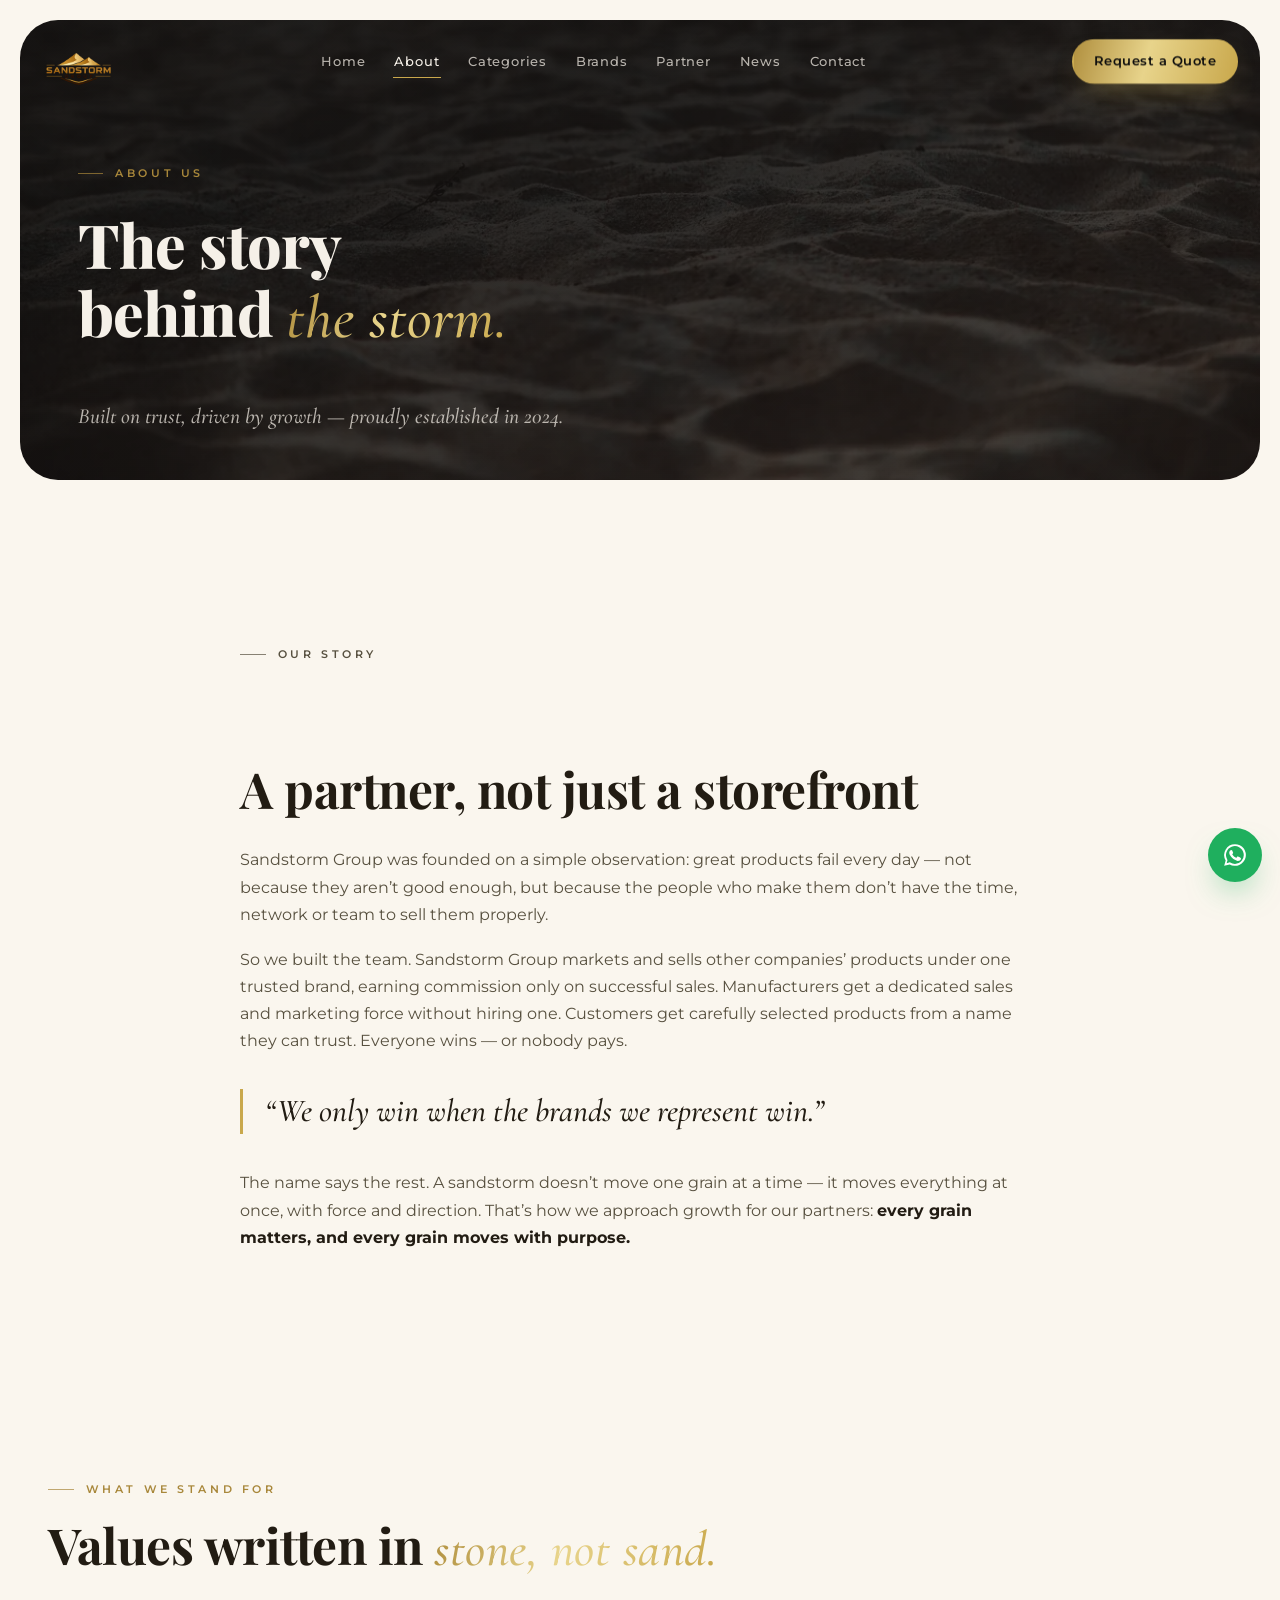
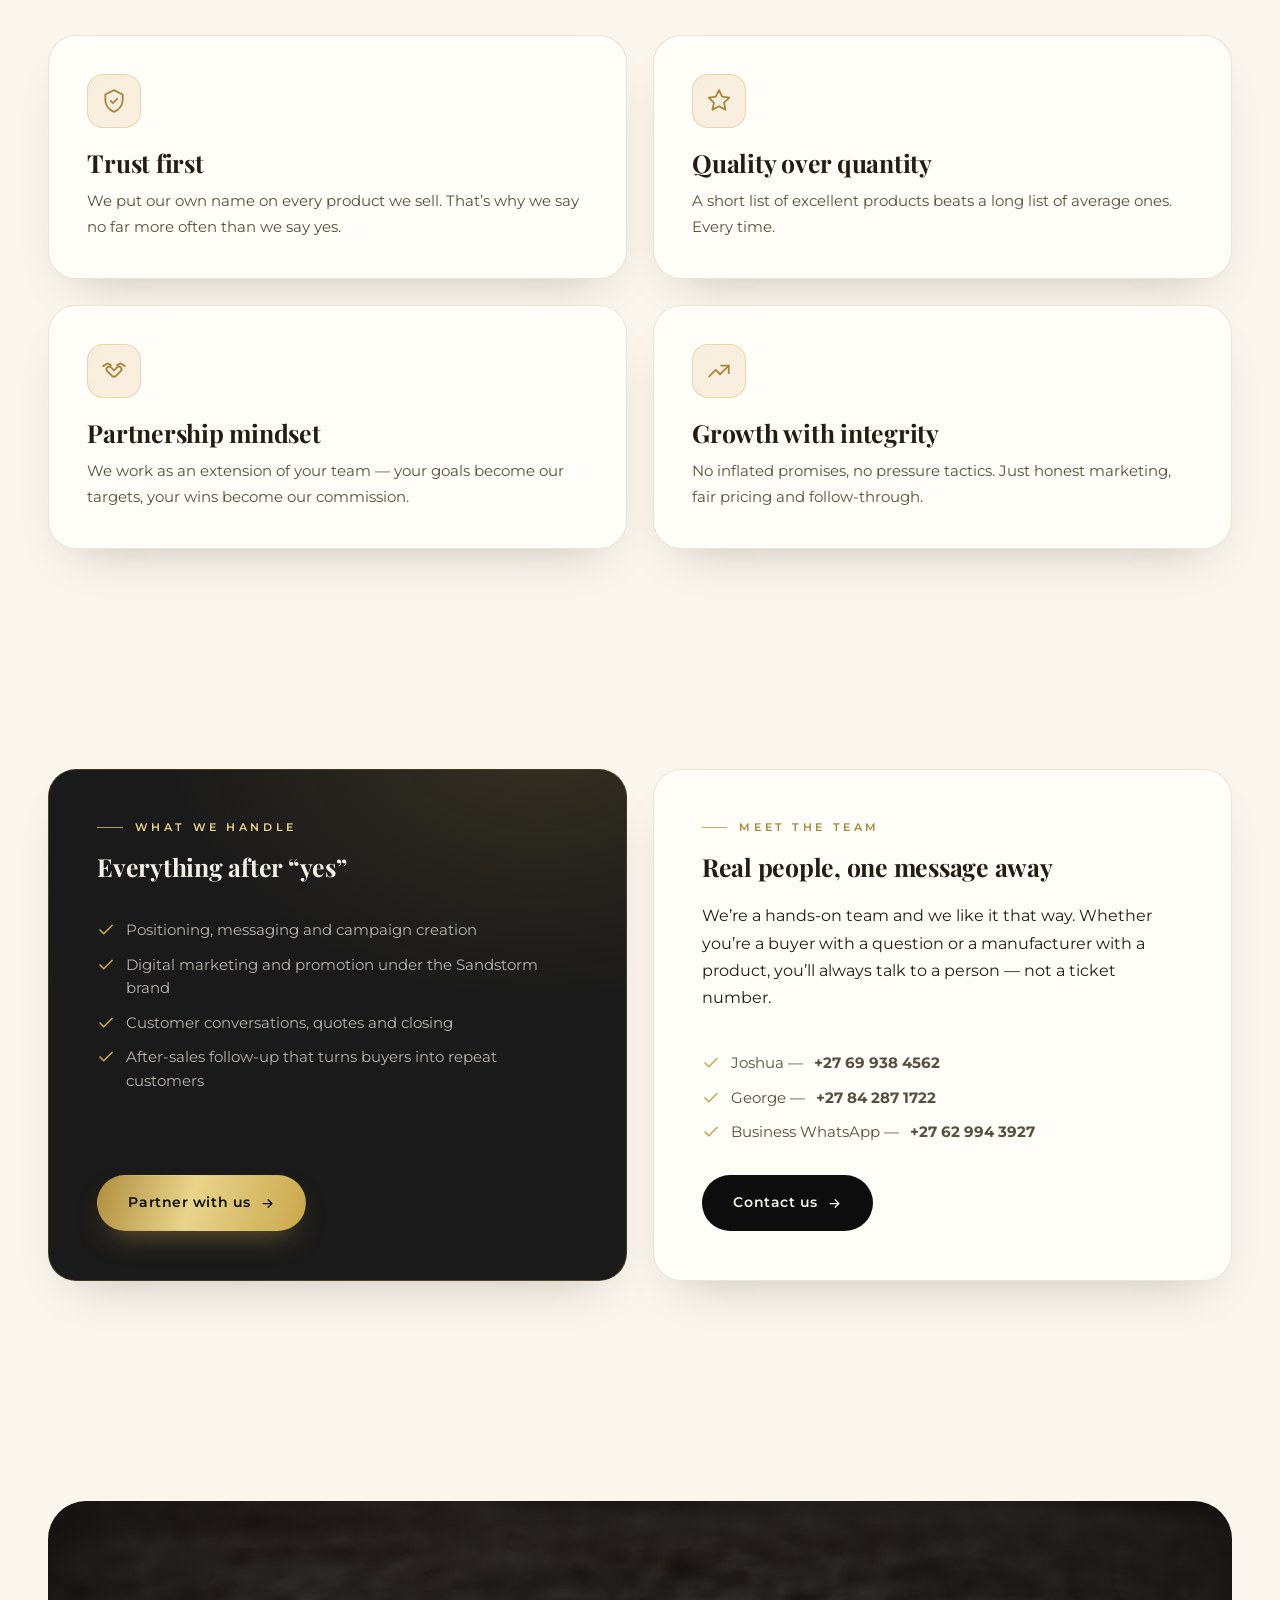
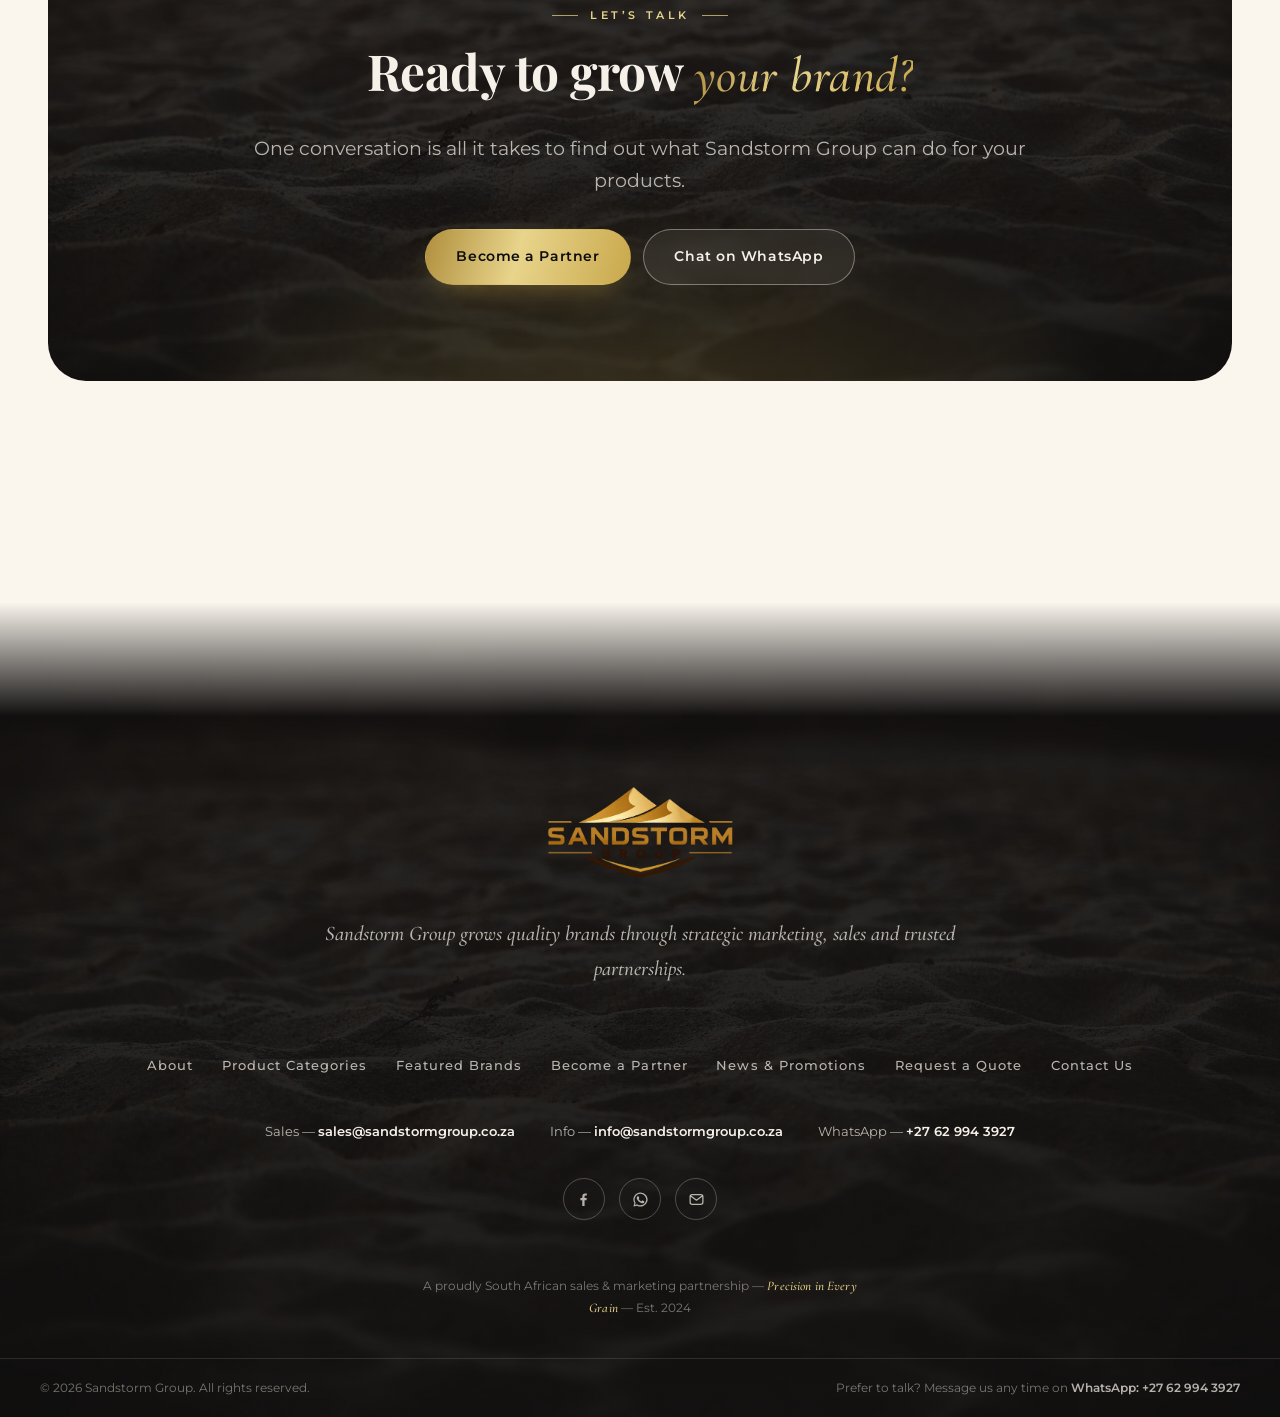
==== about.html @ 04a94b08 "Build Sandstorm Group website: 8-page premium marketing site - Mobile-first static site (HTML/CSS/va" ====
<!DOCTYPE html>
<html lang="en" class="no-js">
<head>
  <meta charset="UTF-8">
  <meta name="viewport" content="width=device-width, initial-scale=1">
  <title>About — Sandstorm Group</title>
  <meta name="description" content="The story behind Sandstorm Group: a strategic sales and marketing partner that grows quality brands through trusted, commission-based partnerships.">
  <meta property="og:title" content="About — Sandstorm Group">
  <meta property="og:description" content="The story behind Sandstorm Group: a strategic sales and marketing partner that grows quality brands through trusted, commission-based partnerships.">
  <meta property="og:image" content="assets/img/hero-poster.jpg">
  <meta property="og:type" content="website">
  <meta name="theme-color" content="#0D0D0D">
  <link rel="icon" type="image/png" sizes="32x32" href="assets/img/favicon-32.png">
  <link rel="apple-touch-icon" href="assets/img/favicon-180.png">
  <link rel="preload" href="assets/fonts/playfair-display-800.woff2" as="font" type="font/woff2" crossorigin>
  <link rel="preload" href="assets/fonts/montserrat-400.woff2" as="font" type="font/woff2" crossorigin>
  <link rel="stylesheet" href="assets/css/fonts.css">
  <link rel="stylesheet" href="assets/css/main.css">
</head>
<body>
  <a class="skip-link" href="#main">Skip to content</a>

  <div class="mobile-menu" id="mobile-menu" aria-hidden="true">
    <nav aria-label="Mobile">
      <a href="index.html"><span class="idx">01</span>Home</a>
      <a href="about.html" aria-current="page"><span class="idx">02</span>About</a>
      <a href="categories.html"><span class="idx">03</span>Product Categories</a>
      <a href="brands.html"><span class="idx">04</span>Featured Brands</a>
      <a href="partner.html"><span class="idx">05</span>Become a Partner</a>
      <a href="news.html"><span class="idx">06</span>News &amp; Promotions</a>
      <a href="contact.html"><span class="idx">07</span>Contact Us</a>
      <a href="quote.html"><span class="idx">08</span>Request a Quote</a>
    </nav>
    <div class="menu-foot">
      <a class="btn btn--gold btn--sm" href="quote.html">Request a Quote</a>
      <a class="btn btn--whatsapp btn--sm" href="https://wa.me/27629943927" target="_blank" rel="noopener"><svg viewBox="0 0 24 24" fill="currentColor" aria-hidden="true"><path d="M12 2a10 10 0 0 0-8.6 15.1L2 22l5.1-1.3A10 10 0 1 0 12 2Zm0 18.2c-1.6 0-3.1-.4-4.4-1.2l-.3-.2-3 .8.8-3-.2-.3A8.2 8.2 0 1 1 12 20.2Zm4.6-6.1c-.3-.1-1.5-.7-1.7-.8-.2-.1-.4-.1-.6.1-.2.3-.6.8-.8 1-.1.2-.3.2-.5.1a6.7 6.7 0 0 1-3.4-3c-.3-.4 0-.5.2-.7l.4-.5c.1-.2.1-.3 0-.5l-.8-1.9c-.2-.5-.4-.4-.6-.4h-.5c-.2 0-.5.1-.7.3-.2.3-.9.9-.9 2.2s.9 2.5 1.1 2.7c.1.2 1.9 2.9 4.6 4 .6.3 1.1.5 1.5.6.6.2 1.2.2 1.7.1.5-.1 1.5-.6 1.7-1.2.2-.6.2-1.1.2-1.2l-.4-.3Z"/></svg> WhatsApp Us</a>
    </div>
  </div>

  <div class="hero-frame">
    <header class="site-header">
      <a class="brand" href="index.html" aria-label="Sandstorm Group — home">
        <picture>
          <source srcset="assets/img/logo-sm.webp" type="image/webp">
          <img src="assets/img/logo-sm.png" alt="Sandstorm Group" width="200" height="168">
        </picture>
      </a>
      <nav class="nav-desktop" aria-label="Primary">
        <a href="index.html">Home</a>
        <a href="about.html" aria-current="page">About</a>
        <a href="categories.html">Categories</a>
        <a href="brands.html">Brands</a>
        <a href="partner.html">Partner</a>
        <a href="news.html">News</a>
        <a href="contact.html">Contact</a>
      </nav>
      <div class="header-actions">
        <a class="btn btn--gold btn--sm" href="quote.html">Request a Quote</a>
        <button class="menu-toggle" type="button" aria-label="Open menu" aria-expanded="false" aria-controls="mobile-menu">
          <span class="bars" aria-hidden="true"><span></span><span></span><span></span></span>
        </button>
      </div>
    </header>

    <section class="page-hero">
      <div class="hero-inner">
        <p class="eyebrow">About us</p>
        <h1>The story behind <span class="accent-italic text-gold">the storm.</span></h1>
        <p class="hero-sub">Built on trust, driven by growth — proudly established in 2024.</p>
      </div>
    </section>
  </div>

  <main id="main">

    <section class="section">
      <div class="container container--narrow prose">
        <p class="eyebrow" data-reveal>Our story</p>
        <h2 data-reveal>A partner, not just a storefront</h2>
        <div data-reveal>
          <p>Sandstorm Group was founded on a simple observation: great products fail every day — not because they aren&rsquo;t good enough, but because the people who make them don&rsquo;t have the time, network or team to sell them properly.</p>
          <p>So we built the team. Sandstorm Group markets and sells other companies&rsquo; products under one trusted brand, earning commission only on successful sales. Manufacturers get a dedicated sales and marketing force without hiring one. Customers get carefully selected products from a name they can trust. Everyone wins — or nobody pays.</p>
        </div>
        <blockquote class="pull-quote" data-reveal>&ldquo;We only win when the brands we represent win.&rdquo;</blockquote>
        <div data-reveal>
          <p>The name says the rest. A sandstorm doesn&rsquo;t move one grain at a time — it moves everything at once, with force and direction. That&rsquo;s how we approach growth for our partners: <strong>every grain matters, and every grain moves with purpose.</strong></p>
        </div>
      </div>
    </section>

    <section class="section--tight">
      <div class="container">
        <div class="section-head" data-reveal>
          <p class="eyebrow">What we stand for</p>
          <h2>Values written in <span class="accent-italic text-gold">stone, not sand.</span></h2>
        </div>
        <div class="grid-2" data-reveal-group>
          <article class="card">
            <div class="card-ico"><svg viewBox="0 0 24 24" fill="none" stroke="currentColor" stroke-width="1.7" stroke-linecap="round" stroke-linejoin="round" aria-hidden="true"><path d="M12 2 4 6v5c0 5 3.4 9.4 8 11 4.6-1.6 8-6 8-11V6l-8-4z"/><path d="m9 12 2 2 4-4"/></svg></div>
            <h3>Trust first</h3>
            <p>We put our own name on every product we sell. That&rsquo;s why we say no far more often than we say yes.</p>
          </article>
          <article class="card">
            <div class="card-ico"><svg viewBox="0 0 24 24" fill="none" stroke="currentColor" stroke-width="1.7" stroke-linecap="round" stroke-linejoin="round" aria-hidden="true"><path d="M12 2l2.9 6 6.6.9-4.8 4.6 1.2 6.5L12 16.9 6.1 20l1.2-6.5L2.5 8.9 9.1 8z"/></svg></div>
            <h3>Quality over quantity</h3>
            <p>A short list of excellent products beats a long list of average ones. Every time.</p>
          </article>
          <article class="card">
            <div class="card-ico"><svg viewBox="0 0 24 24" fill="none" stroke="currentColor" stroke-width="1.7" stroke-linecap="round" stroke-linejoin="round" aria-hidden="true"><path d="M12 11.5 9.2 8.7a2.4 2.4 0 0 0-3.4 3.4l4.5 4.5a2.4 2.4 0 0 0 3.4 0l4.5-4.5a2.4 2.4 0 1 0-3.4-3.4L12 11.5z"/><path d="M2 7.5 5.8 5l3.4 1.5M22 7.5 18.2 5l-3.4 1.5"/></svg></div>
            <h3>Partnership mindset</h3>
            <p>We work as an extension of your team — your goals become our targets, your wins become our commission.</p>
          </article>
          <article class="card">
            <div class="card-ico"><svg viewBox="0 0 24 24" fill="none" stroke="currentColor" stroke-width="1.7" stroke-linecap="round" stroke-linejoin="round" aria-hidden="true"><path d="M3 17l6-6 4 4 8-8"/><path d="M14 7h7v7"/></svg></div>
            <h3>Growth with integrity</h3>
            <p>No inflated promises, no pressure tactics. Just honest marketing, fair pricing and follow-through.</p>
          </article>
        </div>
      </div>
    </section>

    <section class="section">
      <div class="container">
        <div class="grid-2">
          <div class="split-card split-card--dark on-dark" data-reveal="left">
            <p class="eyebrow">What we handle</p>
            <h3>Everything after &ldquo;yes&rdquo;</h3>
            <ul>
              <li><svg viewBox="0 0 24 24" fill="none" stroke="currentColor" stroke-width="2.2" stroke-linecap="round" stroke-linejoin="round" aria-hidden="true"><path d="M20 6 9 17l-5-5"/></svg>Positioning, messaging and campaign creation</li>
              <li><svg viewBox="0 0 24 24" fill="none" stroke="currentColor" stroke-width="2.2" stroke-linecap="round" stroke-linejoin="round" aria-hidden="true"><path d="M20 6 9 17l-5-5"/></svg>Digital marketing and promotion under the Sandstorm brand</li>
              <li><svg viewBox="0 0 24 24" fill="none" stroke="currentColor" stroke-width="2.2" stroke-linecap="round" stroke-linejoin="round" aria-hidden="true"><path d="M20 6 9 17l-5-5"/></svg>Customer conversations, quotes and closing</li>
              <li><svg viewBox="0 0 24 24" fill="none" stroke="currentColor" stroke-width="2.2" stroke-linecap="round" stroke-linejoin="round" aria-hidden="true"><path d="M20 6 9 17l-5-5"/></svg>After-sales follow-up that turns buyers into repeat customers</li>
            </ul>
            <a class="btn btn--gold" href="partner.html">Partner with us <svg class="btn-arrow" viewBox="0 0 24 24" width="15" height="15" fill="none" stroke="currentColor" stroke-width="2" stroke-linecap="round" stroke-linejoin="round" aria-hidden="true"><path d="M5 12h14M13 6l6 6-6 6"/></svg></a>
          </div>
          <div class="split-card split-card--light" data-reveal="right">
            <p class="eyebrow">Meet the team</p>
            <h3>Real people, one message away</h3>
            <p>We&rsquo;re a hands-on team and we like it that way. Whether you&rsquo;re a buyer with a question or a manufacturer with a product, you&rsquo;ll always talk to a person — not a ticket number.</p>
            <ul>
              <li><svg viewBox="0 0 24 24" fill="none" stroke="currentColor" stroke-width="2.2" stroke-linecap="round" stroke-linejoin="round" aria-hidden="true"><path d="M20 6 9 17l-5-5"/></svg>Joshua — <a href="https://wa.me/27699384562" target="_blank" rel="noopener"><strong>+27 69 938 4562</strong></a></li>
              <li><svg viewBox="0 0 24 24" fill="none" stroke="currentColor" stroke-width="2.2" stroke-linecap="round" stroke-linejoin="round" aria-hidden="true"><path d="M20 6 9 17l-5-5"/></svg>George — <a href="https://wa.me/27842871722" target="_blank" rel="noopener"><strong>+27 84 287 1722</strong></a></li>
              <li><svg viewBox="0 0 24 24" fill="none" stroke="currentColor" stroke-width="2.2" stroke-linecap="round" stroke-linejoin="round" aria-hidden="true"><path d="M20 6 9 17l-5-5"/></svg>Business WhatsApp — <a href="https://wa.me/27629943927" target="_blank" rel="noopener"><strong>+27 62 994 3927</strong></a></li>
            </ul>
            <a class="btn btn--dark" href="contact.html">Contact us <svg class="btn-arrow" viewBox="0 0 24 24" width="15" height="15" fill="none" stroke="currentColor" stroke-width="2" stroke-linecap="round" stroke-linejoin="round" aria-hidden="true"><path d="M5 12h14M13 6l6 6-6 6"/></svg></a>
          </div>
        </div>
      </div>
    </section>

    <section class="section--tight">
      <div class="container">
        <div class="cta-band" data-reveal="scale">
          <p class="eyebrow eyebrow--center">Let&rsquo;s talk</p>
          <h2>Ready to grow <span class="accent-italic text-gold">your brand?</span></h2>
          <p class="lead">One conversation is all it takes to find out what Sandstorm Group can do for your products.</p>
          <div class="hero-ctas">
            <a class="btn btn--gold" href="partner.html">Become a Partner</a>
            <a class="btn btn--ghost-dark" href="https://wa.me/27629943927" target="_blank" rel="noopener">Chat on WhatsApp</a>
          </div>
        </div>
      </div>
    </section>
  </main>

  <footer class="site-footer">
    <div class="footer-brand" data-reveal>
      <picture>
        <source srcset="assets/img/logo.webp" type="image/webp">
        <img src="assets/img/logo.png" alt="Sandstorm Group" width="560" height="471" loading="lazy">
      </picture>
      <p class="footer-tag">Sandstorm Group grows quality brands through strategic marketing, sales and trusted partnerships.</p>
    </div>

    <nav class="footer-nav" aria-label="Footer">
      <a href="about.html">About</a>
      <a href="categories.html">Product Categories</a>
      <a href="brands.html">Featured Brands</a>
      <a href="partner.html">Become a Partner</a>
      <a href="news.html">News &amp; Promotions</a>
      <a href="quote.html">Request a Quote</a>
      <a href="contact.html">Contact Us</a>
    </nav>

    <div class="footer-contact">
      <span>Sales — <a href="mailto:sales@sandstormgroup.co.za">sales@sandstormgroup.co.za</a></span>
      <span>Info — <a href="mailto:info@sandstormgroup.co.za">info@sandstormgroup.co.za</a></span>
      <span>WhatsApp — <a href="https://wa.me/27629943927" target="_blank" rel="noopener">+27 62 994 3927</a></span>
    </div>

    <div class="footer-social">
      <a href="https://www.facebook.com/profile.php?id=61589488565900" target="_blank" rel="noopener" aria-label="Sandstorm Group on Facebook">
        <svg viewBox="0 0 24 24" fill="currentColor" aria-hidden="true"><path d="M13.5 21v-8h2.7l.4-3.1h-3.1V7.9c0-.9.3-1.5 1.6-1.5h1.6V3.6c-.3 0-1.3-.1-2.4-.1-2.4 0-4 1.4-4 4.1v2.3H7.6V13h2.7v8h3.2z"/></svg>
      </a>
      <a href="https://wa.me/27629943927" target="_blank" rel="noopener" aria-label="Chat with Sandstorm Group on WhatsApp"><svg viewBox="0 0 24 24" fill="currentColor" aria-hidden="true"><path d="M12 2a10 10 0 0 0-8.6 15.1L2 22l5.1-1.3A10 10 0 1 0 12 2Zm0 18.2c-1.6 0-3.1-.4-4.4-1.2l-.3-.2-3 .8.8-3-.2-.3A8.2 8.2 0 1 1 12 20.2Zm4.6-6.1c-.3-.1-1.5-.7-1.7-.8-.2-.1-.4-.1-.6.1-.2.3-.6.8-.8 1-.1.2-.3.2-.5.1a6.7 6.7 0 0 1-3.4-3c-.3-.4 0-.5.2-.7l.4-.5c.1-.2.1-.3 0-.5l-.8-1.9c-.2-.5-.4-.4-.6-.4h-.5c-.2 0-.5.1-.7.3-.2.3-.9.9-.9 2.2s.9 2.5 1.1 2.7c.1.2 1.9 2.9 4.6 4 .6.3 1.1.5 1.5.6.6.2 1.2.2 1.7.1.5-.1 1.5-.6 1.7-1.2.2-.6.2-1.1.2-1.2l-.4-.3Z"/></svg></a>
      <a href="mailto:sales@sandstormgroup.co.za" aria-label="Email Sandstorm Group">
        <svg viewBox="0 0 24 24" fill="none" stroke="currentColor" stroke-width="1.8" stroke-linecap="round" stroke-linejoin="round" aria-hidden="true"><rect x="3" y="5" width="18" height="14" rx="3"/><path d="m4 7 8 6 8-6"/></svg>
      </a>
    </div>

    <p class="footer-partnerline">A proudly South African sales &amp; marketing partnership — <span class="accent-italic">Precision in Every Grain</span> — Est. 2024</p>

    <div class="footer-bottom">
      <span>&copy; <span data-year>2026</span> Sandstorm Group. All rights reserved.</span>
      <span>Prefer to talk? Message us any time on <a href="https://wa.me/27629943927" target="_blank" rel="noopener">WhatsApp: +27 62 994 3927</a></span>
    </div>
  </footer>

  <a class="wa-float" href="https://wa.me/27629943927" target="_blank" rel="noopener" aria-label="Chat on WhatsApp"><svg viewBox="0 0 24 24" fill="currentColor" aria-hidden="true"><path d="M12 2a10 10 0 0 0-8.6 15.1L2 22l5.1-1.3A10 10 0 1 0 12 2Zm0 18.2c-1.6 0-3.1-.4-4.4-1.2l-.3-.2-3 .8.8-3-.2-.3A8.2 8.2 0 1 1 12 20.2Zm4.6-6.1c-.3-.1-1.5-.7-1.7-.8-.2-.1-.4-.1-.6.1-.2.3-.6.8-.8 1-.1.2-.3.2-.5.1a6.7 6.7 0 0 1-3.4-3c-.3-.4 0-.5.2-.7l.4-.5c.1-.2.1-.3 0-.5l-.8-1.9c-.2-.5-.4-.4-.6-.4h-.5c-.2 0-.5.1-.7.3-.2.3-.9.9-.9 2.2s.9 2.5 1.1 2.7c.1.2 1.9 2.9 4.6 4 .6.3 1.1.5 1.5.6.6.2 1.2.2 1.7.1.5-.1 1.5-.6 1.7-1.2.2-.6.2-1.1.2-1.2l-.4-.3Z"/></svg></a>

  <script src="assets/js/vendor/gsap.min.js"></script>
  <script src="assets/js/vendor/ScrollTrigger.min.js"></script>
  <script src="assets/js/main.js"></script>
</body>
</html>
---- assets/css/fonts.css ----
@font-face {
  font-family: 'Cormorant Garamond';
  font-style: italic;
  font-weight: 500;
  font-display: swap;
  src: url('../fonts/cormorant-garamond-500-italic.woff2') format('woff2');
  unicode-range: U+0000-00FF, U+0131, U+0152-0153, U+02BB-02BC, U+02C6, U+02DA, U+02DC, U+0304, U+0308, U+0329, U+2000-206F, U+20AC, U+2122, U+2191, U+2193, U+2212, U+2215, U+FEFF, U+FFFD;
}
@font-face {
  font-family: 'Cormorant Garamond';
  font-style: italic;
  font-weight: 600;
  font-display: swap;
  src: url('../fonts/cormorant-garamond-600-italic.woff2') format('woff2');
  unicode-range: U+0000-00FF, U+0131, U+0152-0153, U+02BB-02BC, U+02C6, U+02DA, U+02DC, U+0304, U+0308, U+0329, U+2000-206F, U+20AC, U+2122, U+2191, U+2193, U+2212, U+2215, U+FEFF, U+FFFD;
}
@font-face {
  font-family: 'Montserrat';
  font-style: normal;
  font-weight: 400;
  font-display: swap;
  src: url('../fonts/montserrat-400.woff2') format('woff2');
  unicode-range: U+0000-00FF, U+0131, U+0152-0153, U+02BB-02BC, U+02C6, U+02DA, U+02DC, U+0304, U+0308, U+0329, U+2000-206F, U+20AC, U+2122, U+2191, U+2193, U+2212, U+2215, U+FEFF, U+FFFD;
}
@font-face {
  font-family: 'Montserrat';
  font-style: normal;
  font-weight: 500;
  font-display: swap;
  src: url('../fonts/montserrat-500.woff2') format('woff2');
  unicode-range: U+0000-00FF, U+0131, U+0152-0153, U+02BB-02BC, U+02C6, U+02DA, U+02DC, U+0304, U+0308, U+0329, U+2000-206F, U+20AC, U+2122, U+2191, U+2193, U+2212, U+2215, U+FEFF, U+FFFD;
}
@font-face {
  font-family: 'Montserrat';
  font-style: normal;
  font-weight: 600;
  font-display: swap;
  src: url('../fonts/montserrat-600.woff2') format('woff2');
  unicode-range: U+0000-00FF, U+0131, U+0152-0153, U+02BB-02BC, U+02C6, U+02DA, U+02DC, U+0304, U+0308, U+0329, U+2000-206F, U+20AC, U+2122, U+2191, U+2193, U+2212, U+2215, U+FEFF, U+FFFD;
}
@font-face {
  font-family: 'Montserrat';
  font-style: normal;
  font-weight: 700;
  font-display: swap;
  src: url('../fonts/montserrat-700.woff2') format('woff2');
  unicode-range: U+0000-00FF, U+0131, U+0152-0153, U+02BB-02BC, U+02C6, U+02DA, U+02DC, U+0304, U+0308, U+0329, U+2000-206F, U+20AC, U+2122, U+2191, U+2193, U+2212, U+2215, U+FEFF, U+FFFD;
}
@font-face {
  font-family: 'Playfair Display';
  font-style: italic;
  font-weight: 700;
  font-display: swap;
  src: url('../fonts/playfair-display-700-italic.woff2') format('woff2');
  unicode-range: U+0000-00FF, U+0131, U+0152-0153, U+02BB-02BC, U+02C6, U+02DA, U+02DC, U+0304, U+0308, U+0329, U+2000-206F, U+20AC, U+2122, U+2191, U+2193, U+2212, U+2215, U+FEFF, U+FFFD;
}
@font-face {
  font-family: 'Playfair Display';
  font-style: normal;
  font-weight: 700;
  font-display: swap;
  src: url('../fonts/playfair-display-700.woff2') format('woff2');
  unicode-range: U+0000-00FF, U+0131, U+0152-0153, U+02BB-02BC, U+02C6, U+02DA, U+02DC, U+0304, U+0308, U+0329, U+2000-206F, U+20AC, U+2122, U+2191, U+2193, U+2212, U+2215, U+FEFF, U+FFFD;
}
@font-face {
  font-family: 'Playfair Display';
  font-style: normal;
  font-weight: 800;
  font-display: swap;
  src: url('../fonts/playfair-display-800.woff2') format('woff2');
  unicode-range: U+0000-00FF, U+0131, U+0152-0153, U+02BB-02BC, U+02C6, U+02DA, U+02DC, U+0304, U+0308, U+0329, U+2000-206F, U+20AC, U+2122, U+2191, U+2193, U+2212, U+2215, U+FEFF, U+FFFD;
}
---- assets/css/main.css ----
/* ============================================================
   SANDSTORM GROUP — main.css
   Precision in Every Grain
   ============================================================ */

/* ---------- Tokens ---------- */
:root {
  /* Brand palette */
  --gold: #C9A84C;
  --gold-light: #E8D48B;
  --gold-deep: #A8873A;
  --orange: #D4813A;
  --obsidian: #0D0D0D;
  --carbon: #1A1A1A;
  --sandstone: #F5F0E8;
  --dune: #8B7355;

  /* Derived */
  --paper: #FAF6EE;          /* page background, a touch lighter than sandstone */
  --card: #FFFDF8;
  --ink: #221C13;            /* warm near-black text on light */
  --ink-soft: #57503F;
  --muted: #7A6F5C;
  --line: rgba(139, 115, 85, 0.18);
  --line-strong: rgba(139, 115, 85, 0.32);
  --on-dark: #F5F0E8;
  --on-dark-soft: rgba(245, 240, 232, 0.72);
  --on-dark-faint: rgba(245, 240, 232, 0.45);

  --grad-gold: linear-gradient(105deg, #B08F3E 0%, #E8D48B 45%, #C9A84C 100%);
  --grad-ember: linear-gradient(105deg, #D4813A 0%, #E8A96B 50%, #C9A84C 100%);

  /* Type */
  --font-display: "Playfair Display", "Georgia", serif;
  --font-body: "Montserrat", "Helvetica Neue", Arial, sans-serif;
  --font-accent: "Cormorant Garamond", "Georgia", serif;

  /* Shape */
  --r-sm: 12px;
  --r-md: 20px;
  --r-lg: 28px;
  --r-hero: clamp(20px, 3vw, 38px);
  --r-pill: 999px;

  --shadow-card: 0 24px 48px -28px rgba(34, 28, 19, 0.28);
  --shadow-card-hover: 0 34px 64px -30px rgba(34, 28, 19, 0.38);
  --shadow-header: 0 16px 40px -20px rgba(13, 13, 13, 0.35);

  /* Rhythm */
  --space-section: clamp(4.5rem, 11vw, 8.5rem);
  --gutter: clamp(1.25rem, 4vw, 2.5rem);
  --frame: clamp(0.5rem, 1.6vw, 1.25rem); /* inset around hero card */
  --container: 74rem;

  --ease-out: cubic-bezier(0.22, 1, 0.36, 1);
  --dur: 0.55s;
}

/* ---------- Reset / base ---------- */
*, *::before, *::after { box-sizing: border-box; }

html {
  -webkit-text-size-adjust: 100%;
  scroll-behavior: smooth;
}

body {
  margin: 0;
  font-family: var(--font-body);
  font-size: 1rem;
  line-height: 1.7;
  color: var(--ink);
  background-color: var(--paper);
  -webkit-font-smoothing: antialiased;
  overflow-x: clip;
}

body.menu-open { overflow: hidden; }

img, video, svg { max-width: 100%; display: block; }

h1, h2, h3, h4 {
  font-family: var(--font-display);
  font-weight: 700;
  line-height: 1.12;
  margin: 0 0 0.6em;
  text-wrap: balance;
  letter-spacing: -0.01em;
}

h1 { font-size: clamp(2.4rem, 7.2vw, 4.6rem); font-weight: 800; }
h2 { font-size: clamp(1.9rem, 4.6vw, 3.1rem); }
h3 { font-size: clamp(1.25rem, 2.6vw, 1.55rem); }

p { margin: 0 0 1.1em; }
p:last-child { margin-bottom: 0; }

a { color: inherit; text-decoration: none; }

:focus-visible {
  outline: 2px solid var(--gold);
  outline-offset: 3px;
  border-radius: 4px;
}

::selection { background: rgba(201, 168, 76, 0.35); }

.skip-link {
  position: fixed;
  top: -100%;
  left: 1rem;
  z-index: 200;
  padding: 0.7rem 1.2rem;
  background: var(--obsidian);
  color: var(--on-dark);
  border-radius: var(--r-pill);
  font-size: 0.85rem;
  transition: top 0.2s var(--ease-out);
}
.skip-link:focus { top: 1rem; }

/* ---------- Utilities ---------- */
.container {
  width: min(var(--container), 100% - var(--gutter) * 2);
  margin-inline: auto;
}

.container--narrow { max-width: 50rem; }

.eyebrow {
  display: inline-flex;
  align-items: center;
  gap: 0.75rem;
  font-size: 0.7rem;
  font-weight: 600;
  letter-spacing: 0.32em;
  text-transform: uppercase;
  color: var(--gold-deep);
  margin-bottom: 1.1rem;
}
.eyebrow::before {
  content: "";
  width: 1.6rem;
  height: 1px;
  background: currentColor;
  opacity: 0.7;
}
.eyebrow--center { justify-content: center; }
.eyebrow--center::after {
  content: "";
  width: 1.6rem;
  height: 1px;
  background: currentColor;
  opacity: 0.7;
}
.on-dark .eyebrow { color: var(--gold-light); }

.accent-italic {
  font-family: var(--font-accent);
  font-style: italic;
  font-weight: 500;
  letter-spacing: 0.01em;
}

.text-gold {
  background: var(--grad-gold);
  -webkit-background-clip: text;
  background-clip: text;
  color: transparent;
}

.lead {
  font-size: clamp(1.02rem, 1.7vw, 1.18rem);
  color: var(--ink-soft);
  max-width: 42em;
}
.on-dark .lead { color: var(--on-dark-soft); }

.section { padding-block: var(--space-section); }
.section--tight { padding-block: calc(var(--space-section) * 0.62); }

.section-head { max-width: 46rem; margin-bottom: clamp(2.2rem, 5vw, 3.6rem); }
.section-head--center { margin-inline: auto; text-align: center; }

.on-dark { color: var(--on-dark); }

/* ---------- Buttons ---------- */
.btn {
  position: relative;
  display: inline-flex;
  align-items: center;
  justify-content: center;
  gap: 0.55rem;
  padding: 0.95rem 1.9rem;
  border-radius: var(--r-pill);
  border: 1px solid transparent;
  font-family: var(--font-body);
  font-size: 0.88rem;
  font-weight: 600;
  letter-spacing: 0.04em;
  cursor: pointer;
  overflow: hidden;
  transition: transform 0.35s var(--ease-out), box-shadow 0.35s var(--ease-out),
              background-color 0.35s var(--ease-out), border-color 0.35s var(--ease-out),
              color 0.35s var(--ease-out);
  will-change: transform;
}
.btn:hover { transform: translateY(-2px); }
.btn:active { transform: translateY(0); }

.btn .btn-arrow { transition: transform 0.35s var(--ease-out); }
.btn:hover .btn-arrow { transform: translateX(4px); }

.btn--gold {
  background: var(--grad-gold);
  color: var(--obsidian);
  box-shadow: 0 14px 30px -14px rgba(201, 168, 76, 0.55);
}
.btn--gold:hover { box-shadow: 0 20px 40px -16px rgba(201, 168, 76, 0.7); }

/* shimmer sweep */
.btn--gold::after {
  content: "";
  position: absolute;
  inset: 0;
  background: linear-gradient(115deg, transparent 30%, rgba(255, 255, 255, 0.55) 50%, transparent 70%);
  transform: translateX(-120%);
  transition: transform 0.8s var(--ease-out);
  pointer-events: none;
}
.btn--gold:hover::after { transform: translateX(120%); }

.btn--ghost-dark {
  border-color: rgba(245, 240, 232, 0.4);
  color: var(--on-dark);
  background: rgba(245, 240, 232, 0.06);
  backdrop-filter: blur(8px);
  -webkit-backdrop-filter: blur(8px);
}
.btn--ghost-dark:hover { border-color: rgba(245, 240, 232, 0.85); background: rgba(245, 240, 232, 0.12); }

.btn--ghost-light {
  border-color: var(--line-strong);
  color: var(--ink);
  background: transparent;
}
.btn--ghost-light:hover { border-color: var(--ink); }

.btn--dark {
  background: var(--obsidian);
  color: var(--on-dark);
}
.btn--dark:hover { background: var(--carbon); }

.btn--whatsapp {
  background: #103928;
  color: #D8F5E4;
  border-color: rgba(216, 245, 228, 0.15);
}
.btn--whatsapp:hover { background: #14472F; }

.btn--sm { padding: 0.65rem 1.3rem; font-size: 0.8rem; }

.link-more {
  display: inline-flex;
  align-items: center;
  gap: 0.5rem;
  font-weight: 600;
  font-size: 0.88rem;
  letter-spacing: 0.05em;
  color: var(--gold-deep);
  border-bottom: 1px solid transparent;
  transition: gap 0.3s var(--ease-out), color 0.3s var(--ease-out);
}
.link-more:hover { gap: 0.85rem; color: var(--ink); }
.on-dark .link-more { color: var(--gold-light); }
.on-dark .link-more:hover { color: var(--on-dark); }

/* ---------- Header ---------- */
.site-header {
  position: absolute;
  top: 0;
  left: 0;
  right: 0;
  z-index: 60;
  padding: clamp(1rem, 2.6vw, 1.9rem) clamp(1.1rem, 3.4vw, 2.6rem);
  display: flex;
  align-items: center;
  justify-content: space-between;
  gap: 1rem;
  color: var(--on-dark);
}

.brand {
  display: inline-flex;
  align-items: center;
  gap: 0.7rem;
  min-width: 0;
}
.brand img { height: clamp(44px, 6vw, 62px); width: auto; }

.nav-desktop {
  display: none;
  align-items: center;
  gap: clamp(1.1rem, 2vw, 1.9rem);
}
.nav-desktop a {
  font-size: 0.82rem;
  font-weight: 500;
  letter-spacing: 0.06em;
  color: var(--on-dark-soft);
  padding: 0.35rem 0.1rem;
  position: relative;
  transition: color 0.3s var(--ease-out);
}
.nav-desktop a::after {
  content: "";
  position: absolute;
  left: 0;
  right: 100%;
  bottom: 0;
  height: 1px;
  background: var(--gold);
  transition: right 0.35s var(--ease-out);
}
.nav-desktop a:hover, .nav-desktop a[aria-current="page"] { color: var(--on-dark); }
.nav-desktop a:hover::after, .nav-desktop a[aria-current="page"]::after { right: 0; }

.header-actions { display: flex; align-items: center; gap: 0.8rem; }
.header-actions .btn--sm { display: none; }

/* fixed state — appears after scrolling past hero */
.site-header.is-fixed {
  position: fixed;
  top: 0.6rem;
  left: 50%;
  right: auto;
  transform: translate(-50%, -130%);
  width: min(var(--container), 100% - 1.2rem);
  padding: 0.55rem 0.9rem 0.55rem 1.1rem;
  border-radius: var(--r-pill);
  background: rgba(13, 13, 13, 0.92);
  border: 1px solid rgba(245, 240, 232, 0.1);
  box-shadow: var(--shadow-header);
  transition: transform 0.5s var(--ease-out);
}
.site-header.is-fixed.is-shown { transform: translate(-50%, 0); }
.site-header.is-fixed .brand img { height: 40px; }
.site-header.is-fixed .header-actions .btn--sm { box-shadow: none; }

.menu-toggle {
  appearance: none;
  border: 1px solid rgba(245, 240, 232, 0.35);
  background: rgba(13, 13, 13, 0.25);
  backdrop-filter: blur(8px);
  -webkit-backdrop-filter: blur(8px);
  color: var(--on-dark);
  width: 46px;
  height: 46px;
  border-radius: 50%;
  display: grid;
  place-items: center;
  cursor: pointer;
  transition: border-color 0.3s var(--ease-out), background-color 0.3s var(--ease-out);
}
.menu-toggle:hover { border-color: var(--gold); }
.menu-toggle .bars {
  position: relative;
  width: 18px;
  height: 12px;
}
.menu-toggle .bars span {
  position: absolute;
  left: 0;
  width: 100%;
  height: 1.6px;
  background: currentColor;
  border-radius: 2px;
  transition: transform 0.4s var(--ease-out), top 0.4s var(--ease-out), opacity 0.3s;
}
.menu-toggle .bars span:nth-child(1) { top: 0; }
.menu-toggle .bars span:nth-child(2) { top: 5.2px; }
.menu-toggle .bars span:nth-child(3) { top: 10.4px; }

body.menu-open .menu-toggle .bars span:nth-child(1) { top: 5.2px; transform: rotate(45deg); }
body.menu-open .menu-toggle .bars span:nth-child(2) { opacity: 0; }
body.menu-open .menu-toggle .bars span:nth-child(3) { top: 5.2px; transform: rotate(-45deg); }

@media (min-width: 62rem) {
  .nav-desktop { display: flex; }
  .header-actions .btn--sm { display: inline-flex; }
  .menu-toggle { display: none; }
}

/* ---------- Mobile menu overlay ---------- */
.mobile-menu {
  position: fixed;
  inset: 0;
  z-index: 55;
  background:
    linear-gradient(rgba(13, 13, 13, 0.92), rgba(13, 13, 13, 0.96)),
    url("../img/sand-720.webp") center / cover no-repeat;
  color: var(--on-dark);
  display: flex;
  flex-direction: column;
  justify-content: center;
  padding: clamp(5.5rem, 14vh, 8rem) var(--gutter) 2.5rem;
  opacity: 0;
  visibility: hidden;
  transition: opacity 0.45s var(--ease-out), visibility 0s linear 0.45s;
}
body.menu-open .mobile-menu {
  opacity: 1;
  visibility: visible;
  transition: opacity 0.45s var(--ease-out);
}

.mobile-menu nav { display: grid; gap: 0.15rem; }
.mobile-menu nav a {
  font-family: var(--font-display);
  font-size: clamp(1.7rem, 6.5vw, 2.4rem);
  padding: 0.32em 0;
  display: flex;
  align-items: baseline;
  gap: 0.8rem;
  border-bottom: 1px solid rgba(245, 240, 232, 0.09);
  opacity: 0;
  transform: translateY(22px);
  transition: opacity 0.5s var(--ease-out), transform 0.5s var(--ease-out), color 0.3s;
}
.mobile-menu nav a .idx {
  font-family: var(--font-body);
  font-size: 0.65rem;
  letter-spacing: 0.2em;
  color: var(--gold);
}
.mobile-menu nav a:hover, .mobile-menu nav a[aria-current="page"] { color: var(--gold-light); }

body.menu-open .mobile-menu nav a { opacity: 1; transform: translateY(0); }
body.menu-open .mobile-menu nav a:nth-child(1) { transition-delay: 0.08s; }
body.menu-open .mobile-menu nav a:nth-child(2) { transition-delay: 0.13s; }
body.menu-open .mobile-menu nav a:nth-child(3) { transition-delay: 0.18s; }
body.menu-open .mobile-menu nav a:nth-child(4) { transition-delay: 0.23s; }
body.menu-open .mobile-menu nav a:nth-child(5) { transition-delay: 0.28s; }
body.menu-open .mobile-menu nav a:nth-child(6) { transition-delay: 0.33s; }
body.menu-open .mobile-menu nav a:nth-child(7) { transition-delay: 0.38s; }
body.menu-open .mobile-menu nav a:nth-child(8) { transition-delay: 0.43s; }

.mobile-menu .menu-foot {
  margin-top: 2.2rem;
  display: flex;
  flex-wrap: wrap;
  gap: 0.8rem;
  opacity: 0;
  transform: translateY(18px);
  transition: opacity 0.5s var(--ease-out) 0.5s, transform 0.5s var(--ease-out) 0.5s;
}
body.menu-open .mobile-menu .menu-foot { opacity: 1; transform: translateY(0); }

/* ---------- Hero ---------- */
.hero-frame { padding: var(--frame); }

.hero {
  position: relative;
  min-height: min(46rem, calc(100svh - var(--frame) * 2));
  border-radius: var(--r-hero);
  overflow: hidden;
  background: var(--obsidian);
  display: flex;
  align-items: flex-end;
  isolation: isolate;
}

.hero-media, .hero-media video, .hero-media img {
  position: absolute;
  inset: 0;
  width: 100%;
  height: 100%;
  object-fit: cover;
  z-index: -2;
}
.hero-media video { opacity: 0; transition: opacity 1.2s ease 0.15s; }
.hero-media video.is-ready { opacity: 1; }

.hero::after {
  content: "";
  position: absolute;
  inset: 0;
  z-index: -1;
  background:
    linear-gradient(180deg, rgba(13, 13, 13, 0.55) 0%, rgba(13, 13, 13, 0.15) 34%, rgba(13, 13, 13, 0.72) 100%),
    radial-gradient(120% 90% at 50% 110%, rgba(212, 129, 58, 0.16), transparent 55%);
}

.hero-inner {
  position: relative;
  width: 100%;
  padding: clamp(6.5rem, 16vh, 9rem) clamp(1.4rem, 4.5vw, 4rem) clamp(2.6rem, 6vh, 4rem);
  color: var(--on-dark);
  display: grid;
  gap: 1.4rem;
  text-align: center;
  justify-items: center;
}

.hero-eyebrow {
  display: inline-flex;
  align-items: center;
  gap: 0.9rem;
  font-size: 0.68rem;
  font-weight: 600;
  letter-spacing: 0.34em;
  text-transform: uppercase;
  color: var(--gold-light);
}
.hero-eyebrow::before, .hero-eyebrow::after {
  content: "◆";
  font-size: 0.45rem;
  color: var(--gold);
}

.hero h1 { margin-bottom: 0; }
.hero h1 .line { display: block; overflow: hidden; }
.hero h1 .line > span { display: block; }

.hero-sub {
  font-family: var(--font-accent);
  font-style: italic;
  font-size: clamp(1.2rem, 2.6vw, 1.55rem);
  color: var(--on-dark-soft);
  max-width: 34em;
  margin: 0;
}

.hero-ctas {
  display: flex;
  flex-wrap: wrap;
  gap: 0.8rem;
  justify-content: center;
  margin-top: 0.4rem;
}

/* floating glass chips */
.hero-chip {
  position: absolute;
  z-index: 2;
  display: flex;
  align-items: center;
  gap: 0.9rem;
  padding: 0.9rem 1.1rem;
  border-radius: 18px;
  background: rgba(20, 18, 14, 0.42);
  border: 1px solid rgba(245, 240, 232, 0.14);
  backdrop-filter: blur(14px) saturate(1.2);
  -webkit-backdrop-filter: blur(14px) saturate(1.2);
  color: var(--on-dark);
  box-shadow: 0 18px 38px -20px rgba(0, 0, 0, 0.6);
}
.hero-chip .chip-label {
  font-size: 0.62rem;
  letter-spacing: 0.18em;
  text-transform: uppercase;
  color: var(--on-dark-faint);
  display: block;
}
.hero-chip .chip-value {
  font-family: var(--font-display);
  font-size: 1.05rem;
  font-weight: 700;
  line-height: 1.25;
}
.hero-chip .chip-ico {
  flex: none;
  width: 34px;
  height: 34px;
  border-radius: 50%;
  display: grid;
  place-items: center;
  background: var(--grad-gold);
  color: var(--obsidian);
}
.hero-chip--left { left: clamp(1.2rem, 5vw, 4.5rem); top: 56%; display: none; }
.hero-chip--right { right: clamp(1.2rem, 5vw, 4.5rem); top: 38%; display: none; }

@media (min-width: 62rem) {
  .hero { align-items: center; }
  .hero-chip--left, .hero-chip--right { display: flex; }
  .hero-inner { padding-bottom: clamp(6rem, 14vh, 8.5rem); }
}

.scroll-cue {
  position: absolute;
  left: 50%;
  bottom: 1.1rem;
  transform: translateX(-50%);
  z-index: 2;
  color: var(--on-dark-faint);
  font-size: 0.6rem;
  letter-spacing: 0.3em;
  text-transform: uppercase;
  display: none;
  flex-direction: column;
  align-items: center;
  gap: 0.5rem;
}
.scroll-cue::after {
  content: "";
  width: 1px;
  height: 34px;
  background: linear-gradient(var(--gold), transparent);
  animation: cue-drop 2.2s var(--ease-out) infinite;
}
@keyframes cue-drop {
  0% { transform: scaleY(0); transform-origin: top; }
  45% { transform: scaleY(1); transform-origin: top; }
  55% { transform: scaleY(1); transform-origin: bottom; }
  100% { transform: scaleY(0); transform-origin: bottom; }
}
@media (min-width: 62rem) { .scroll-cue { display: flex; } }

/* ---------- Page hero (inner pages) ---------- */
.page-hero {
  position: relative;
  border-radius: var(--r-hero);
  overflow: hidden;
  background:
    linear-gradient(160deg, rgba(13, 13, 13, 0.88) 30%, rgba(13, 13, 13, 0.62)),
    url("../img/sand-1200.webp") center 65% / cover no-repeat;
  color: var(--on-dark);
  display: flex;
  align-items: flex-end;
  min-height: clamp(20rem, 46vh, 27rem);
}
.page-hero .hero-inner {
  text-align: left;
  justify-items: start;
  gap: 0.6rem;
  padding: clamp(7rem, 18vh, 9rem) clamp(1.4rem, 4.5vw, 4rem) clamp(2.2rem, 5vh, 3.2rem);
}
.page-hero h1 { font-size: clamp(2.2rem, 6vw, 3.8rem); max-width: 16ch; }
.page-hero .hero-sub { font-size: clamp(1.1rem, 2.2vw, 1.35rem); }

/* ---------- Cards ---------- */
.card {
  background: var(--card);
  border: 1px solid var(--line);
  border-radius: var(--r-lg);
  padding: clamp(1.6rem, 3.4vw, 2.4rem);
  box-shadow: var(--shadow-card);
  transition: transform var(--dur) var(--ease-out), box-shadow var(--dur) var(--ease-out),
              border-color var(--dur) var(--ease-out);
}
@media (hover: hover) {
  .card:hover {
    transform: translateY(-6px);
    box-shadow: var(--shadow-card-hover);
    border-color: rgba(201, 168, 76, 0.45);
  }
}

.card-ico {
  width: 54px;
  height: 54px;
  border-radius: 16px;
  display: grid;
  place-items: center;
  background: linear-gradient(140deg, rgba(201, 168, 76, 0.16), rgba(212, 129, 58, 0.12));
  border: 1px solid rgba(201, 168, 76, 0.35);
  color: var(--gold-deep);
  margin-bottom: 1.3rem;
}
.card-ico svg { width: 26px; height: 26px; }

.card h3 { margin-bottom: 0.45em; }
.card p { color: var(--ink-soft); font-size: 0.95rem; }

.grid-3 {
  display: grid;
  gap: clamp(1rem, 2.4vw, 1.6rem);
  grid-template-columns: 1fr;
}
.grid-2 {
  display: grid;
  gap: clamp(1rem, 2.4vw, 1.6rem);
  grid-template-columns: 1fr;
}
.grid-4 {
  display: grid;
  gap: clamp(0.9rem, 2vw, 1.4rem);
  grid-template-columns: 1fr 1fr;
}
@media (min-width: 46rem) {
  .grid-3 { grid-template-columns: repeat(3, 1fr); }
  .grid-2 { grid-template-columns: repeat(2, 1fr); }
}
@media (min-width: 62rem) {
  .grid-4 { grid-template-columns: repeat(4, 1fr); }
}

/* Category cards */
.cat-card {
  position: relative;
  border-radius: var(--r-lg);
  overflow: hidden;
  min-height: clamp(15rem, 32vw, 19rem);
  display: flex;
  flex-direction: column;
  justify-content: flex-end;
  padding: 1.4rem;
  color: var(--on-dark);
  border: 1px solid rgba(139, 115, 85, 0.3);
  isolation: isolate;
  transition: transform var(--dur) var(--ease-out), box-shadow var(--dur) var(--ease-out);
  box-shadow: var(--shadow-card);
}
.cat-card::before {
  content: "";
  position: absolute;
  inset: 0;
  z-index: -2;
  background:
    linear-gradient(170deg, rgba(13,13,13,0.25), rgba(13,13,13,0.85)),
    url("../img/sand-720.webp") center / cover no-repeat;
  transition: transform 1.1s var(--ease-out);
}
.cat-card--a::before { background-position: 20% 30%; }
.cat-card--b::before { background-position: 80% 60%; filter: hue-rotate(-8deg) brightness(1.06); }
.cat-card--c::before { background-position: 50% 85%; filter: brightness(0.92); }
.cat-card--d::before { background-position: 70% 15%; filter: sepia(0.25) brightness(1.1); }

@media (hover: hover) {
  .cat-card:hover { transform: translateY(-6px); box-shadow: var(--shadow-card-hover); }
  .cat-card:hover::before { transform: scale(1.06); }
}

.cat-card .cat-tag {
  font-size: 0.62rem;
  letter-spacing: 0.22em;
  text-transform: uppercase;
  color: var(--gold-light);
  margin-bottom: 0.4rem;
}
.cat-card h3 { font-size: 1.35rem; margin-bottom: 0.2em; }
.cat-card p { font-size: 0.85rem; color: var(--on-dark-soft); margin-bottom: 0.9rem; }
.cat-card .cat-go {
  display: inline-flex;
  align-items: center;
  gap: 0.45rem;
  font-size: 0.78rem;
  font-weight: 600;
  letter-spacing: 0.06em;
  color: var(--gold-light);
}

/* ---------- Marquee ---------- */
.marquee {
  overflow: hidden;
  border-block: 1px solid var(--line);
  padding-block: 1.15rem;
  background: var(--sandstone);
  --marquee-dur: 30s;
}
.marquee-track {
  display: flex;
  gap: 3.2rem;
  width: max-content;
  animation: marquee var(--marquee-dur) linear infinite;
}
.marquee:hover .marquee-track { animation-play-state: paused; }
.marquee-track span {
  display: inline-flex;
  align-items: center;
  gap: 3.2rem;
  font-family: var(--font-display);
  font-size: clamp(1.05rem, 2.4vw, 1.5rem);
  font-weight: 700;
  color: var(--dune);
  white-space: nowrap;
}
.marquee-track span i {
  font-style: normal;
  color: var(--gold);
  font-size: 0.65em;
}
@keyframes marquee {
  to { transform: translateX(-50%); }
}

/* ---------- Split (buyers / partners) ---------- */
.split-card {
  border-radius: var(--r-lg);
  padding: clamp(1.8rem, 4vw, 3rem);
  display: flex;
  flex-direction: column;
  gap: 0.4rem;
}
.split-card .eyebrow { margin-bottom: 0.6rem; }
.split-card ul {
  list-style: none;
  padding: 0;
  margin: 1rem 0 1.6rem;
  display: grid;
  gap: 0.7rem;
}
.split-card li {
  display: flex;
  gap: 0.7rem;
  align-items: flex-start;
  font-size: 0.94rem;
  line-height: 1.55;
}
.split-card li svg { flex: none; width: 18px; height: 18px; margin-top: 0.2em; color: var(--gold); }
.split-card .btn { align-self: flex-start; margin-top: auto; }

.split-card--light {
  background: var(--card);
  border: 1px solid var(--line);
  box-shadow: var(--shadow-card);
}
.split-card--light li { color: var(--ink-soft); }

.split-card--dark {
  background:
    radial-gradient(130% 110% at 85% -10%, rgba(201, 168, 76, 0.16), transparent 50%),
    var(--carbon);
  color: var(--on-dark);
  border: 1px solid rgba(201, 168, 76, 0.22);
  box-shadow: var(--shadow-card);
}
.split-card--dark li { color: var(--on-dark-soft); }
.split-card--dark p { color: var(--on-dark-soft); }

/* ---------- Stats band ---------- */
.stats-band {
  background:
    radial-gradient(90% 130% at 12% 0%, rgba(212, 129, 58, 0.12), transparent 55%),
    var(--obsidian);
  border-radius: var(--r-lg);
  color: var(--on-dark);
  padding: clamp(2.4rem, 6vw, 4rem);
  display: grid;
  gap: 2rem;
  grid-template-columns: 1fr 1fr;
  border: 1px solid rgba(245, 240, 232, 0.08);
}
@media (min-width: 62rem) { .stats-band { grid-template-columns: repeat(4, 1fr); } }

.stat .stat-num {
  font-family: var(--font-display);
  font-size: clamp(2rem, 5vw, 3rem);
  font-weight: 800;
  background: var(--grad-gold);
  -webkit-background-clip: text;
  background-clip: text;
  color: transparent;
  line-height: 1.1;
}
.stat .stat-label {
  font-size: 0.72rem;
  letter-spacing: 0.18em;
  text-transform: uppercase;
  color: var(--on-dark-faint);
  margin-top: 0.5rem;
}

/* ---------- CTA band ---------- */
.cta-band {
  position: relative;
  border-radius: var(--r-hero);
  overflow: hidden;
  color: var(--on-dark);
  padding: clamp(3.2rem, 9vw, 6rem) clamp(1.5rem, 5vw, 4rem);
  text-align: center;
  background:
    linear-gradient(180deg, rgba(13, 13, 13, 0.78), rgba(13, 13, 13, 0.88)),
    url("../img/sand-1200.webp") center / cover no-repeat;
  isolation: isolate;
}
.cta-band::after {
  content: "";
  position: absolute;
  inset: 0;
  z-index: -1;
  background: radial-gradient(70% 90% at 50% 115%, rgba(201, 168, 76, 0.22), transparent 60%);
}
.cta-band h2 { max-width: 18ch; margin-inline: auto; }
.cta-band .lead { margin-inline: auto; margin-bottom: 2rem; color: var(--on-dark-soft); }
.cta-band .eyebrow { color: var(--gold-light); }
.cta-band .hero-ctas { margin: 0; }

/* ---------- Steps ---------- */
.steps { counter-reset: step; display: grid; gap: clamp(1rem, 2.4vw, 1.6rem); }
@media (min-width: 46rem) { .steps { grid-template-columns: repeat(3, 1fr); } }
.step {
  counter-increment: step;
  position: relative;
  padding: clamp(1.6rem, 3vw, 2.2rem);
  background: var(--card);
  border: 1px solid var(--line);
  border-radius: var(--r-lg);
  box-shadow: var(--shadow-card);
}
.step::before {
  content: "0" counter(step);
  font-family: var(--font-display);
  font-size: 2.6rem;
  font-weight: 800;
  background: var(--grad-gold);
  -webkit-background-clip: text;
  background-clip: text;
  color: transparent;
  display: block;
  line-height: 1;
  margin-bottom: 0.9rem;
}
.step h3 { font-size: 1.2rem; }
.step p { color: var(--ink-soft); font-size: 0.93rem; }

/* ---------- Forms ---------- */
.form-card {
  background: var(--card);
  border: 1px solid var(--line);
  border-radius: var(--r-lg);
  box-shadow: var(--shadow-card);
  padding: clamp(1.6rem, 4vw, 2.8rem);
}

.field { margin-bottom: 1.2rem; }
.field label {
  display: block;
  font-size: 0.72rem;
  font-weight: 600;
  letter-spacing: 0.14em;
  text-transform: uppercase;
  color: var(--ink-soft);
  margin-bottom: 0.45rem;
}
.field input, .field textarea, .field select {
  width: 100%;
  font-family: var(--font-body);
  font-size: 0.95rem;
  color: var(--ink);
  background: var(--paper);
  border: 1px solid var(--line-strong);
  border-radius: 14px;
  padding: 0.85rem 1rem;
  transition: border-color 0.3s var(--ease-out), box-shadow 0.3s var(--ease-out);
}
.field textarea { min-height: 8.5rem; resize: vertical; }
.field input:focus, .field textarea:focus, .field select:focus {
  outline: none;
  border-color: var(--gold);
  box-shadow: 0 0 0 3px rgba(201, 168, 76, 0.22);
}
.field-row { display: grid; gap: 0 1rem; }
@media (min-width: 46rem) { .field-row { grid-template-columns: 1fr 1fr; } }

.form-note {
  font-size: 0.8rem;
  color: var(--muted);
  margin-top: 1rem;
}
.form-note a { color: var(--gold-deep); font-weight: 600; }
.form-note a:hover { text-decoration: underline; }

.form-success {
  display: none;
  margin-top: 1rem;
  padding: 0.9rem 1.1rem;
  border-radius: 14px;
  background: rgba(201, 168, 76, 0.14);
  border: 1px solid rgba(201, 168, 76, 0.4);
  font-size: 0.88rem;
  color: var(--ink);
}
.form-success.is-visible { display: block; }

/* ---------- Contact cards ---------- */
.contact-card {
  display: flex;
  align-items: center;
  gap: 1.1rem;
  padding: 1.3rem 1.5rem;
}
.contact-card .card-ico { margin: 0; flex: none; }
.contact-card .c-label {
  font-size: 0.66rem;
  letter-spacing: 0.2em;
  text-transform: uppercase;
  color: var(--muted);
}
.contact-card .c-value {
  font-weight: 600;
  font-size: 0.98rem;
  word-break: break-word;
}
.contact-card .c-value:hover { color: var(--gold-deep); }

/* ---------- News cards ---------- */
.news-card { display: flex; flex-direction: column; }
.news-card .news-date {
  font-size: 0.68rem;
  letter-spacing: 0.2em;
  text-transform: uppercase;
  color: var(--gold-deep);
  margin-bottom: 0.7rem;
}
.news-card h3 { font-size: 1.25rem; }
.news-card .badge {
  align-self: flex-start;
  font-size: 0.62rem;
  font-weight: 700;
  letter-spacing: 0.16em;
  text-transform: uppercase;
  color: var(--obsidian);
  background: var(--grad-gold);
  padding: 0.3rem 0.75rem;
  border-radius: var(--r-pill);
  margin-bottom: 1rem;
}

/* ---------- Prose block ---------- */
.prose h2 { margin-top: 1.6em; }
.prose h2:first-child { margin-top: 0; }
.prose p { color: var(--ink-soft); }
.prose strong { color: var(--ink); }

.pull-quote {
  font-family: var(--font-accent);
  font-style: italic;
  font-size: clamp(1.4rem, 3.4vw, 2rem);
  line-height: 1.4;
  color: var(--ink);
  border-left: 3px solid var(--gold);
  padding-left: 1.4rem;
  margin: 2.2rem 0;
}

/* ---------- Footer (ref: full-bleed image) ---------- */
.site-footer {
  position: relative;
  margin-top: var(--space-section);
  color: var(--on-dark);
  background:
    linear-gradient(180deg, var(--paper) 0%, rgba(250, 246, 238, 0) 14%),
    linear-gradient(rgba(13, 13, 13, 0.82), rgba(13, 13, 13, 0.9)),
    url("../img/sand-1920.webp") center / cover no-repeat;
  padding: clamp(4.5rem, 10vw, 7.5rem) 0 0;
  isolation: isolate;
}

.footer-brand {
  display: grid;
  justify-items: center;
  text-align: center;
  gap: 1.1rem;
  margin-bottom: clamp(2.6rem, 6vw, 4rem);
}
.footer-brand img { width: clamp(150px, 22vw, 210px); height: auto; }
.footer-brand .footer-tag {
  font-family: var(--font-accent);
  font-style: italic;
  font-size: clamp(1.05rem, 2.2vw, 1.3rem);
  color: var(--on-dark-soft);
  max-width: 34em;
}

.footer-nav {
  display: flex;
  flex-wrap: wrap;
  justify-content: center;
  gap: 0.4rem 1.8rem;
  margin-bottom: 2.4rem;
  padding: 0 var(--gutter);
}
.footer-nav a {
  font-size: 0.8rem;
  font-weight: 500;
  letter-spacing: 0.08em;
  color: var(--on-dark-soft);
  padding: 0.3rem 0;
  transition: color 0.3s;
}
.footer-nav a:hover { color: var(--gold-light); }

.footer-contact {
  display: flex;
  flex-wrap: wrap;
  justify-content: center;
  gap: 0.6rem 2.2rem;
  margin-bottom: 2.2rem;
  padding: 0 var(--gutter);
  font-size: 0.84rem;
  color: var(--on-dark-soft);
  text-align: center;
}
.footer-contact a { color: var(--on-dark); font-weight: 600; }
.footer-contact a:hover { color: var(--gold-light); }

.footer-social {
  display: flex;
  justify-content: center;
  gap: 0.9rem;
  margin-bottom: clamp(2.4rem, 5vw, 3.4rem);
}
.footer-social a {
  width: 42px;
  height: 42px;
  border-radius: 50%;
  border: 1px solid rgba(245, 240, 232, 0.25);
  display: grid;
  place-items: center;
  color: var(--on-dark-soft);
  transition: border-color 0.3s, color 0.3s, transform 0.3s var(--ease-out);
}
.footer-social a:hover {
  border-color: var(--gold);
  color: var(--gold-light);
  transform: translateY(-3px);
}
.footer-social svg { width: 17px; height: 17px; }

.footer-partnerline {
  text-align: center;
  font-size: 0.78rem;
  color: var(--on-dark-faint);
  max-width: 34rem;
  margin: 0 auto 2.4rem;
  padding: 0 var(--gutter);
}
.footer-partnerline .accent-italic { color: var(--gold-light); font-size: 1.05em; }

.footer-bottom {
  border-top: 1px solid rgba(245, 240, 232, 0.12);
  padding: 1.2rem var(--gutter) calc(1.2rem + env(safe-area-inset-bottom));
  display: flex;
  flex-direction: column;
  align-items: center;
  gap: 0.5rem;
  text-align: center;
  font-size: 0.74rem;
  color: var(--on-dark-faint);
}
.footer-bottom a { color: var(--on-dark-soft); font-weight: 600; }
.footer-bottom a:hover { color: var(--gold-light); }
@media (min-width: 62rem) {
  .footer-bottom { flex-direction: row; justify-content: space-between; text-align: left; }
}

/* ---------- WhatsApp floating button ---------- */
.wa-float {
  position: fixed;
  right: 1.1rem;
  bottom: calc(1.1rem + env(safe-area-inset-bottom));
  z-index: 50;
  width: 54px;
  height: 54px;
  border-radius: 50%;
  display: grid;
  place-items: center;
  background: #1FAF5E;
  color: #fff;
  box-shadow: 0 16px 32px -12px rgba(31, 175, 94, 0.6);
  transition: transform 0.35s var(--ease-out), box-shadow 0.35s var(--ease-out);
}
.wa-float:hover { transform: translateY(-4px) scale(1.05); box-shadow: 0 22px 40px -12px rgba(31, 175, 94, 0.7); }
.wa-float svg { width: 26px; height: 26px; }

/* ---------- Reveal animations (JS adds .is-inview) ---------- */
[data-reveal] {
  opacity: 0;
  transform: translateY(28px);
  transition: opacity 0.8s var(--ease-out), transform 0.8s var(--ease-out);
  transition-delay: var(--reveal-delay, 0s);
}
[data-reveal].is-inview { opacity: 1; transform: none; }

[data-reveal="fade"] { transform: none; }
[data-reveal="left"] { transform: translateX(-32px); }
[data-reveal="right"] { transform: translateX(32px); }
[data-reveal="scale"] { transform: scale(0.94); }

html.no-js [data-reveal] { opacity: 1; transform: none; }

/* ---------- Reduced motion ---------- */
@media (prefers-reduced-motion: reduce) {
  html { scroll-behavior: auto; }
  *, *::before, *::after {
    animation-duration: 0.01ms !important;
    animation-iteration-count: 1 !important;
    transition-duration: 0.01ms !important;
  }
  [data-reveal] { opacity: 1; transform: none; }
  .marquee-track { animation: none; flex-wrap: wrap; width: auto; }
  .hero-media video { display: none; }
}
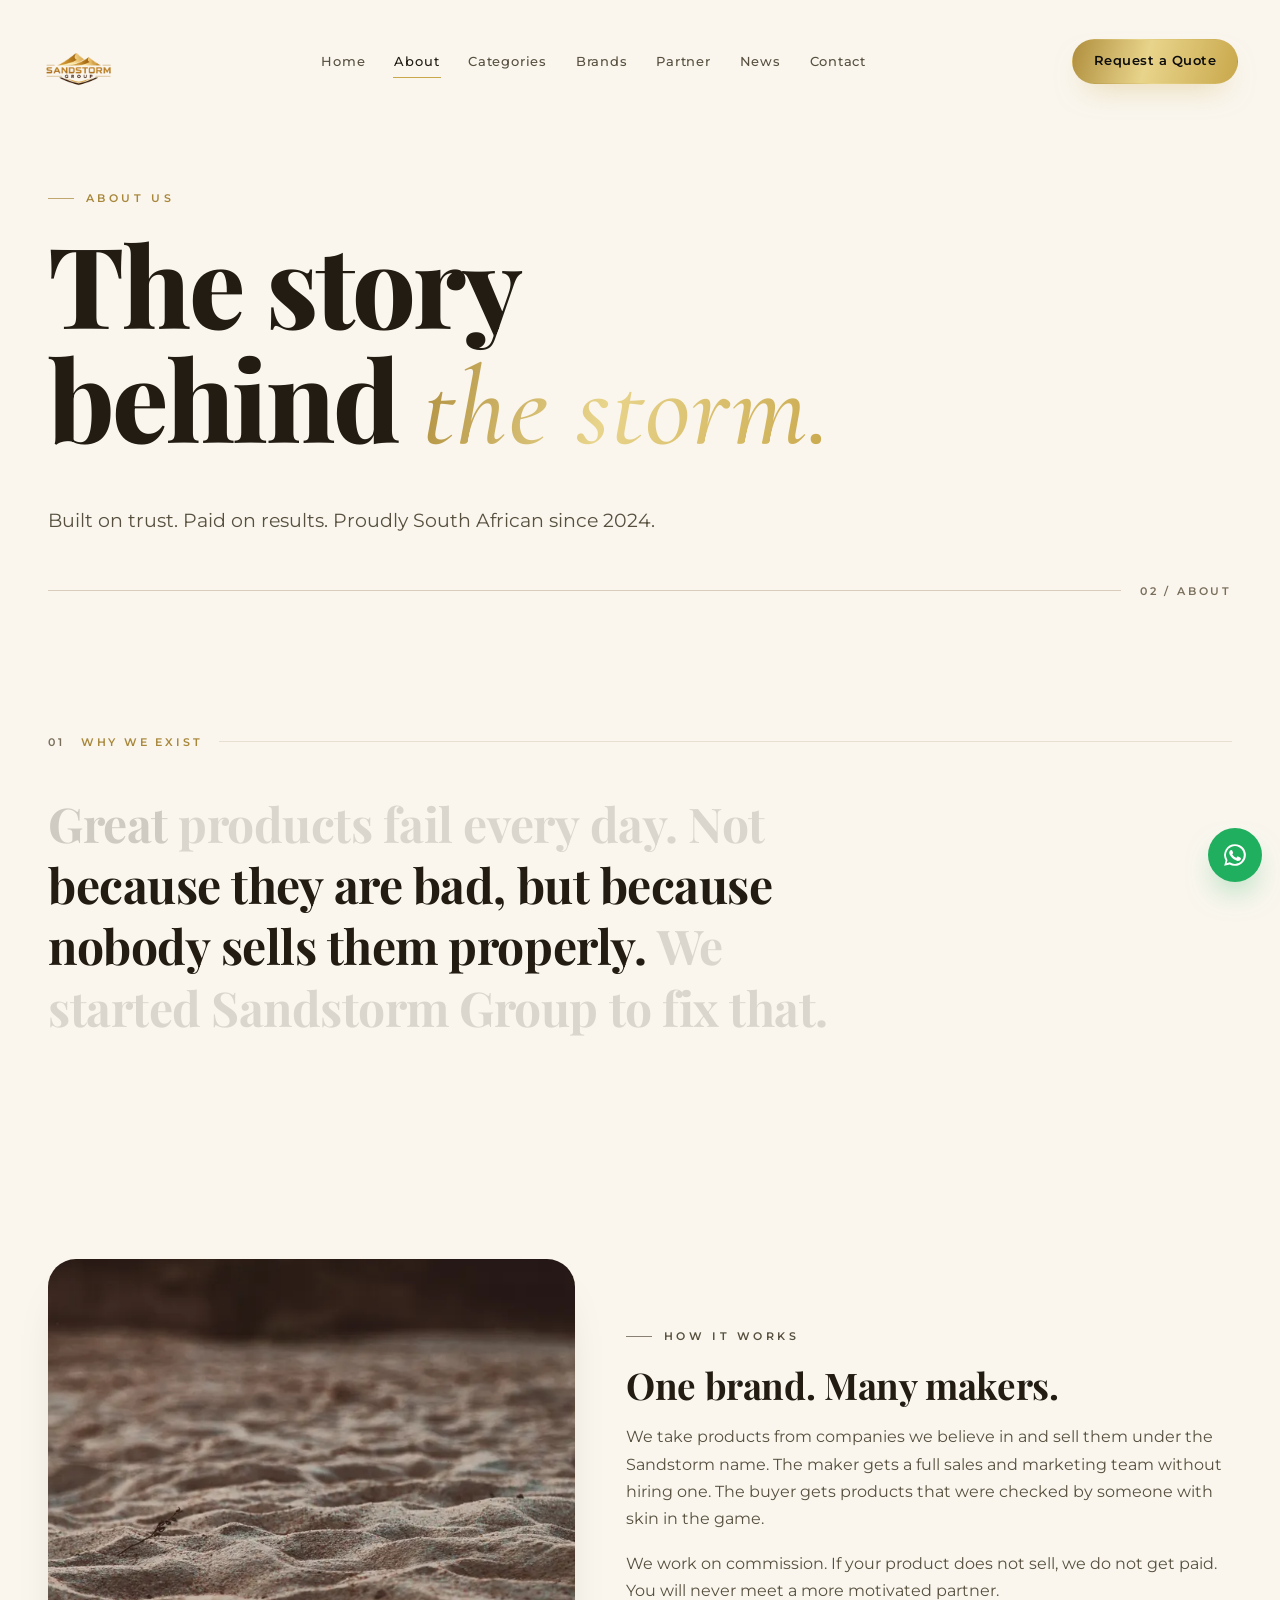
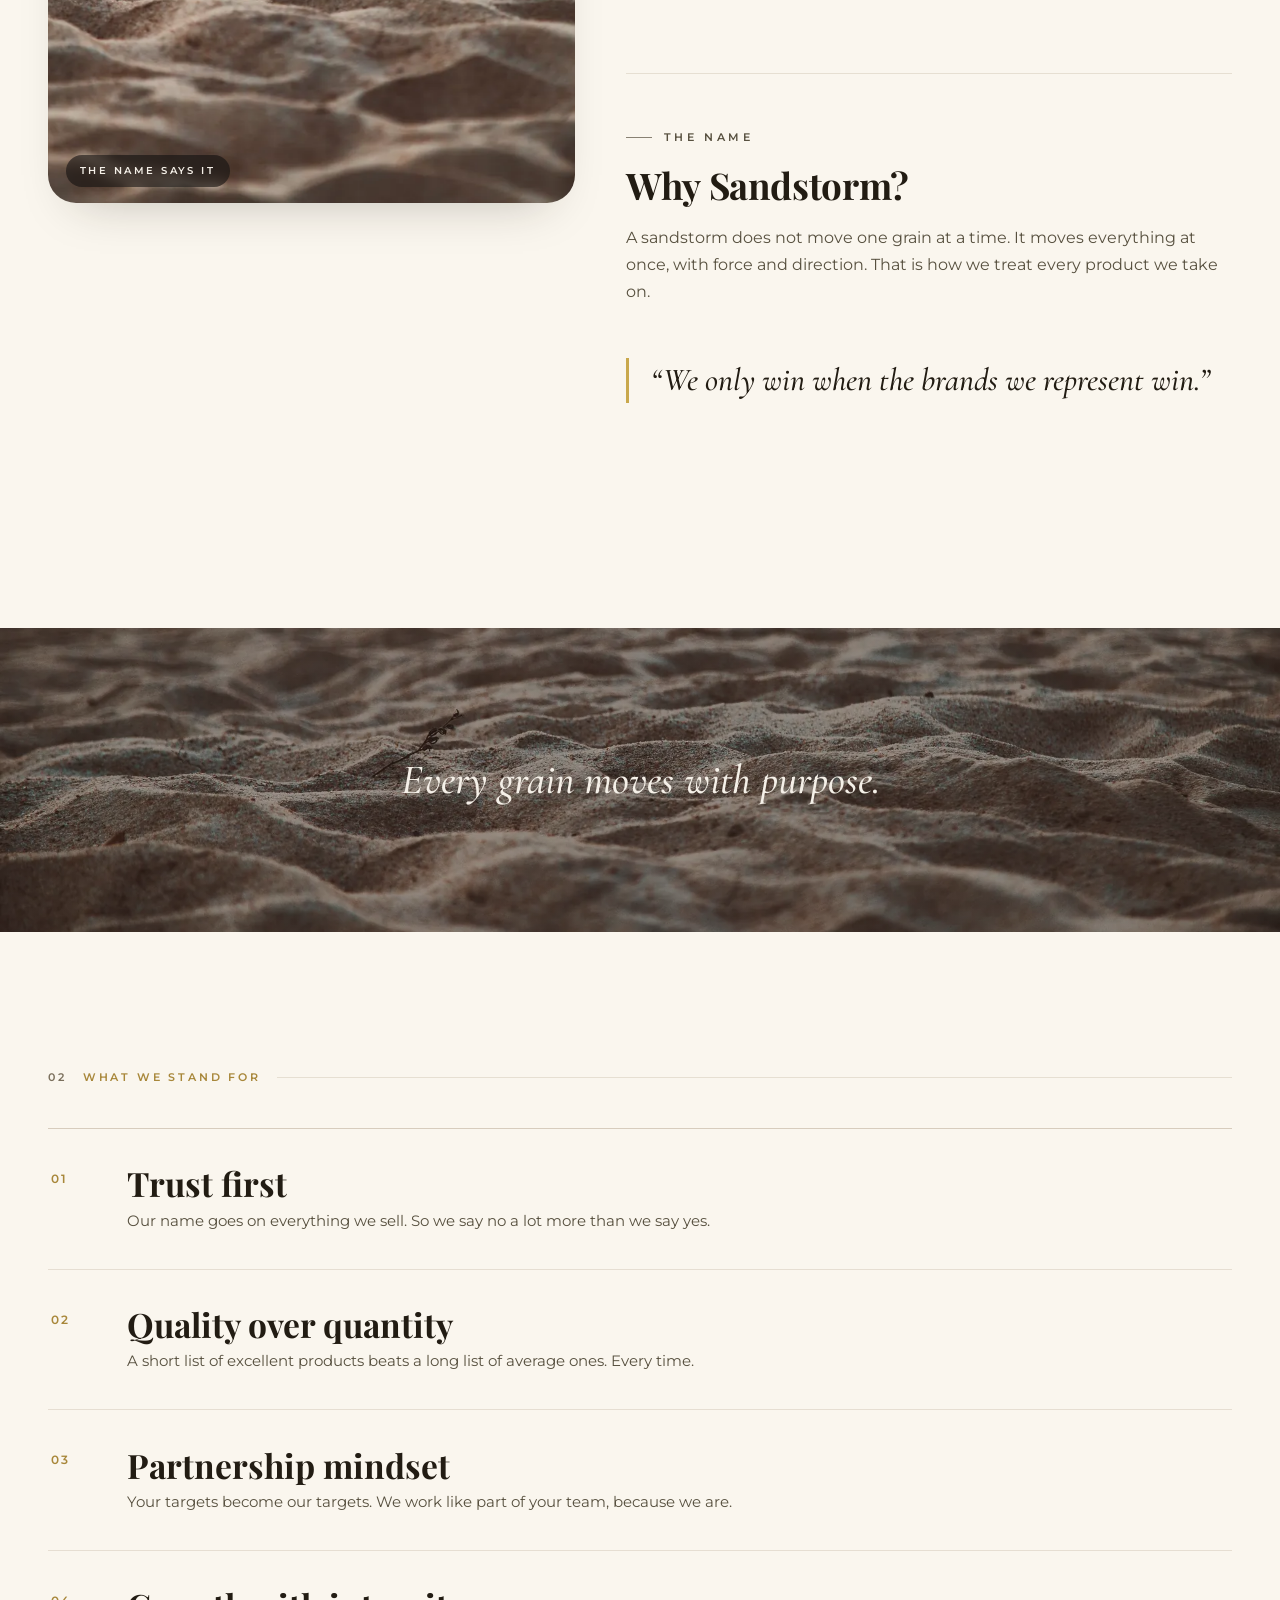
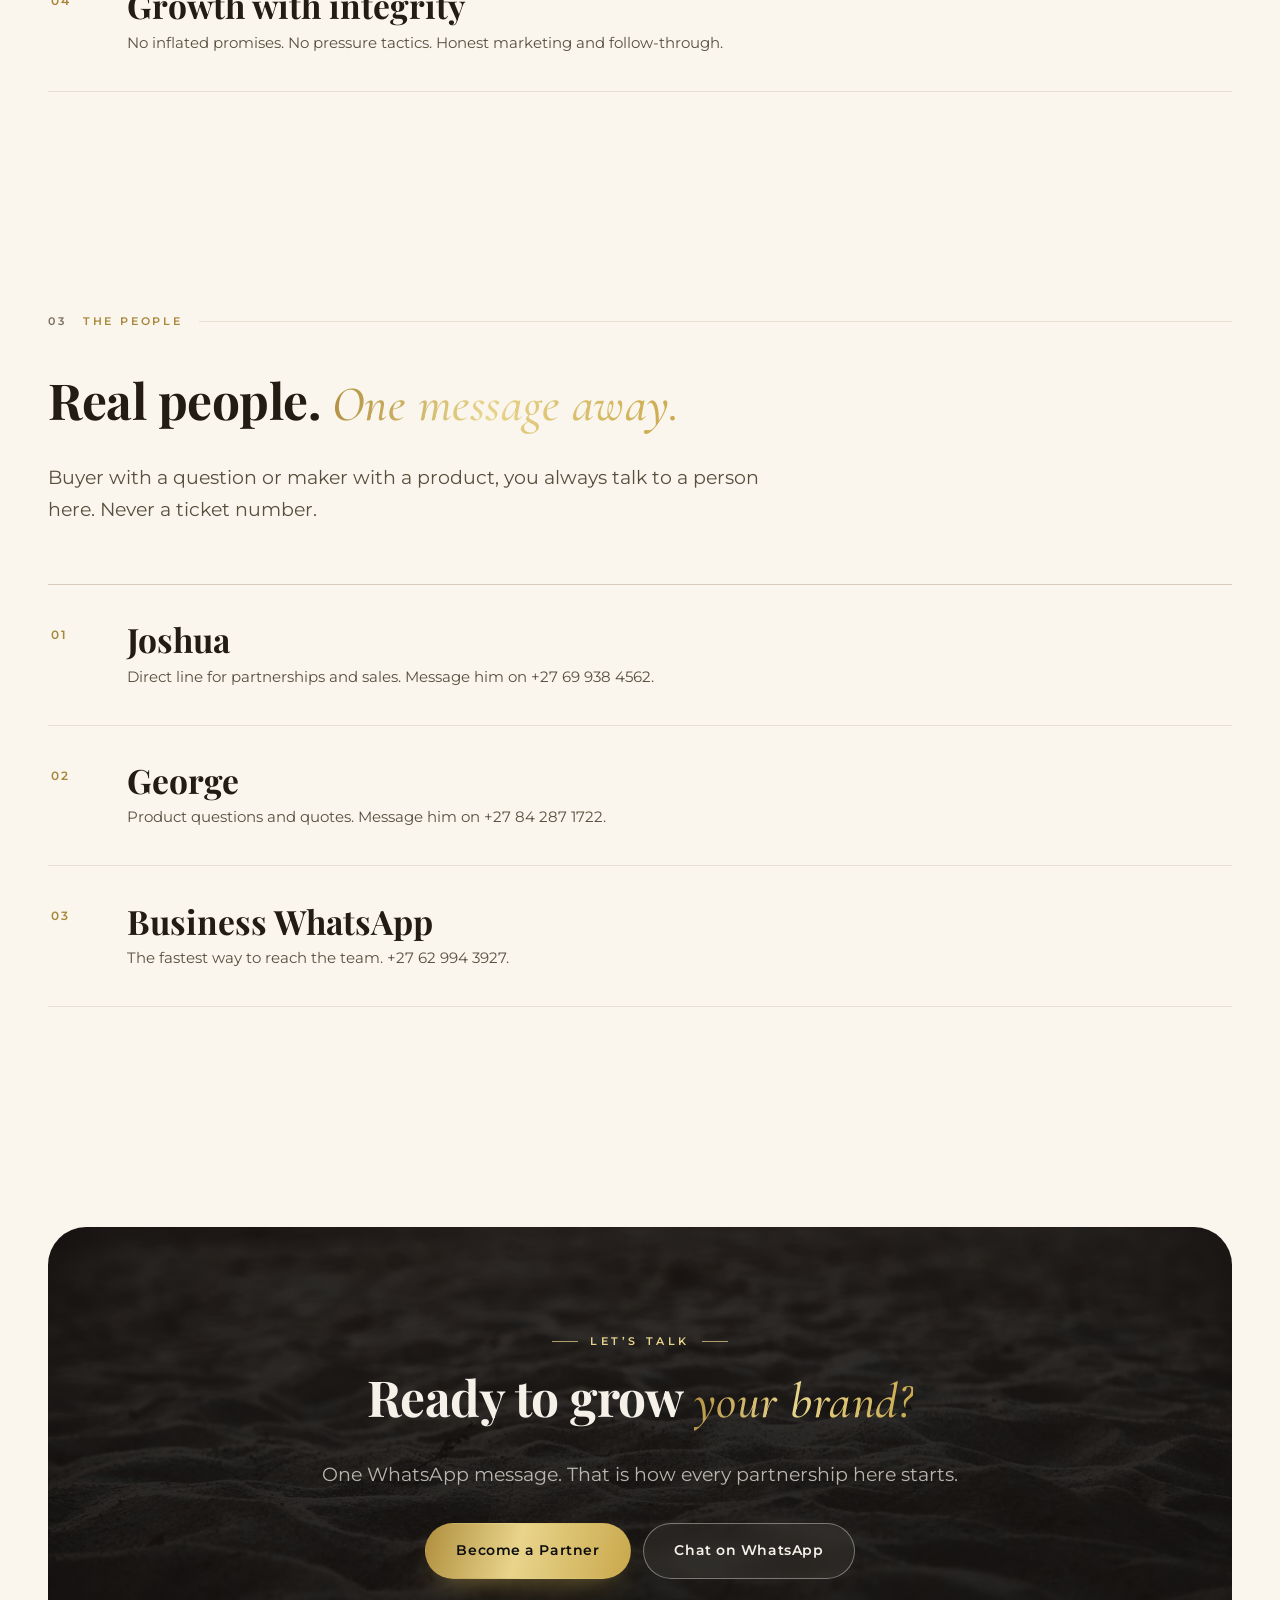
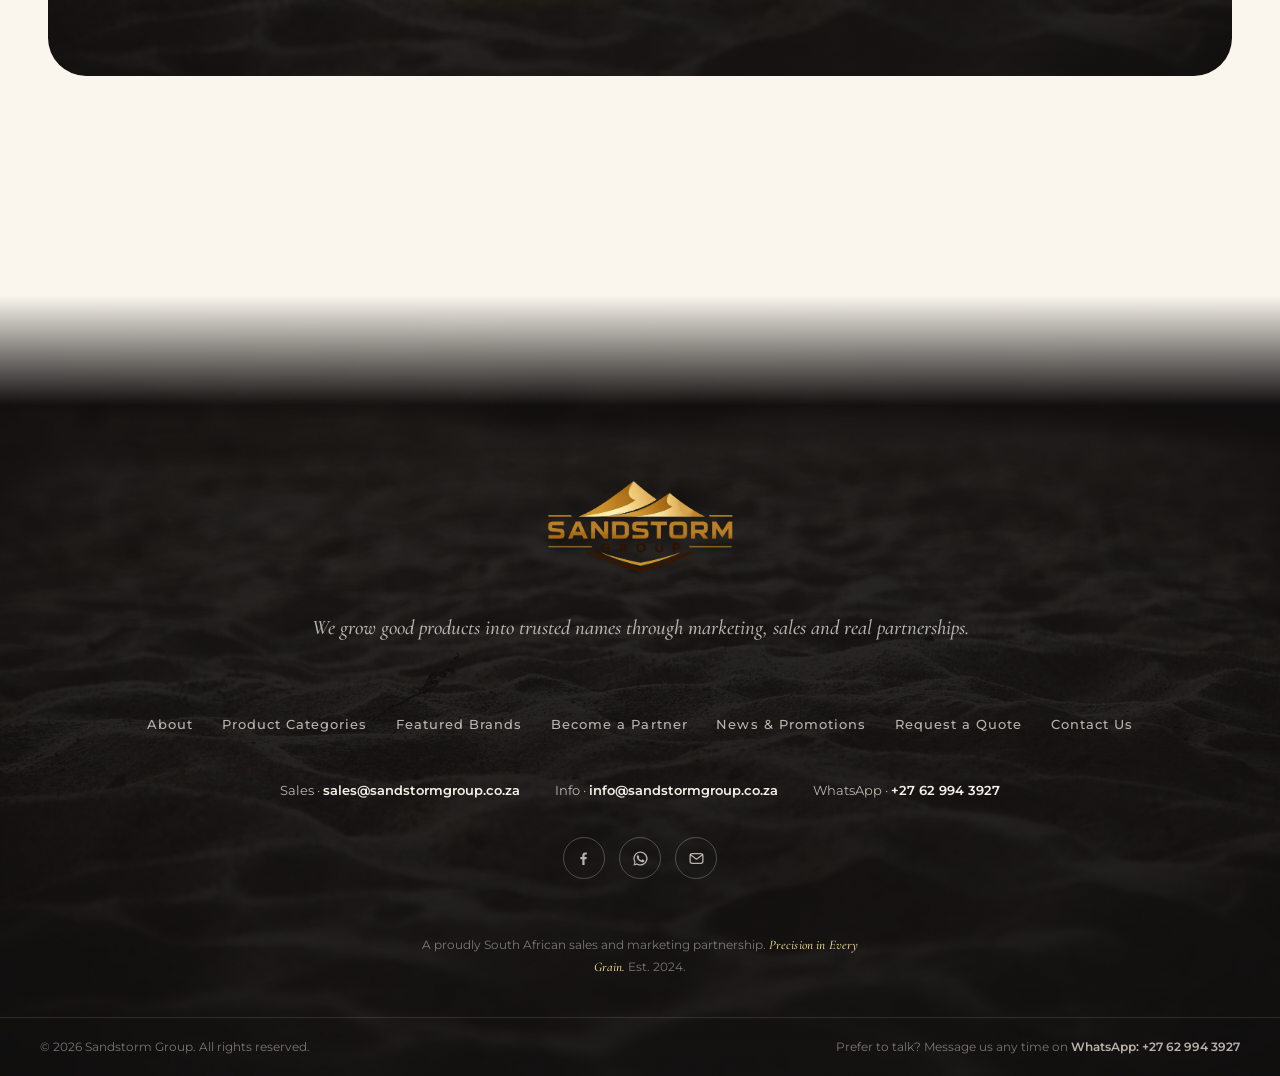
==== commit 8891dd83: "Redesign V2: editorial, story-driven layout across all pages - Rewrote all copy: shorter, human, no " ====
--- a/about.html
+++ b/about.html
@@ -3,11 +3,13 @@
 <head>
   <meta charset="UTF-8">
   <meta name="viewport" content="width=device-width, initial-scale=1">
-  <title>About — Sandstorm Group</title>
-  <meta name="description" content="The story behind Sandstorm Group: a strategic sales and marketing partner that grows quality brands through trusted, commission-based partnerships.">
-  <meta property="og:title" content="About — Sandstorm Group">
-  <meta property="og:description" content="The story behind Sandstorm Group: a strategic sales and marketing partner that grows quality brands through trusted, commission-based partnerships.">
-  <meta property="og:image" content="assets/img/hero-poster.jpg">
+  <title>About | Sandstorm Group</title>
+  <meta name="description" content="Who we are and why we started. Sandstorm Group is a South African sales and marketing partner that grows brands on commission.">
+  <link rel="canonical" href="https://www.sandstormgroup.co.za/about.html">
+  <meta property="og:title" content="About | Sandstorm Group">
+  <meta property="og:description" content="Who we are and why we started. Sandstorm Group is a South African sales and marketing partner that grows brands on commission.">
+  <meta property="og:image" content="https://www.sandstormgroup.co.za/assets/img/hero-poster.jpg">
+  <meta property="og:url" content="https://www.sandstormgroup.co.za/about.html">
   <meta property="og:type" content="website">
   <meta name="theme-color" content="#0D0D0D">
   <link rel="icon" type="image/png" sizes="32x32" href="assets/img/favicon-32.png">
@@ -16,8 +18,16 @@
   <link rel="preload" href="assets/fonts/montserrat-400.woff2" as="font" type="font/woff2" crossorigin>
   <link rel="stylesheet" href="assets/css/fonts.css">
   <link rel="stylesheet" href="assets/css/main.css">
+  <script>try{if(sessionStorage.getItem('ssg-curtain'))document.documentElement.classList.add('curtain-skip')}catch(e){}</script>
 </head>
-<body>
+<body class="header-light">
+  <div class="curtain" aria-hidden="true">
+    <picture>
+      <source srcset="assets/img/logo.webp" type="image/webp">
+      <img src="assets/img/logo.png" alt="">
+    </picture>
+  </div>
+  <div class="scroll-progress" aria-hidden="true"></div>
   <a class="skip-link" href="#main">Skip to content</a>
 
   <div class="mobile-menu" id="mobile-menu" aria-hidden="true">
@@ -37,123 +47,145 @@
     </div>
   </div>
 
-  <div class="hero-frame">
-    <header class="site-header">
-      <a class="brand" href="index.html" aria-label="Sandstorm Group — home">
-        <picture>
-          <source srcset="assets/img/logo-sm.webp" type="image/webp">
-          <img src="assets/img/logo-sm.png" alt="Sandstorm Group" width="200" height="168">
-        </picture>
-      </a>
-      <nav class="nav-desktop" aria-label="Primary">
-        <a href="index.html">Home</a>
+  <header class="site-header">
+    <a class="brand" href="index.html" aria-label="Sandstorm Group home">
+      <picture>
+        <source srcset="assets/img/logo-sm.webp" type="image/webp">
+        <img src="assets/img/logo-sm.png" alt="Sandstorm Group" width="200" height="168">
+      </picture>
+    </a>
+    <nav class="nav-desktop" aria-label="Primary">
+      <a href="index.html">Home</a>
         <a href="about.html" aria-current="page">About</a>
         <a href="categories.html">Categories</a>
         <a href="brands.html">Brands</a>
         <a href="partner.html">Partner</a>
         <a href="news.html">News</a>
         <a href="contact.html">Contact</a>
-      </nav>
-      <div class="header-actions">
-        <a class="btn btn--gold btn--sm" href="quote.html">Request a Quote</a>
-        <button class="menu-toggle" type="button" aria-label="Open menu" aria-expanded="false" aria-controls="mobile-menu">
-          <span class="bars" aria-hidden="true"><span></span><span></span><span></span></span>
-        </button>
-      </div>
-    </header>
-
-    <section class="page-hero">
-      <div class="hero-inner">
-        <p class="eyebrow">About us</p>
-        <h1>The story behind <span class="accent-italic text-gold">the storm.</span></h1>
-        <p class="hero-sub">Built on trust, driven by growth — proudly established in 2024.</p>
-      </div>
-    </section>
-  </div>
+    </nav>
+    <div class="header-actions">
+      <a class="btn btn--gold btn--sm" href="quote.html">Request a Quote</a>
+      <button class="menu-toggle" type="button" aria-label="Open menu" aria-expanded="false" aria-controls="mobile-menu">
+        <span class="bars" aria-hidden="true"><span></span><span></span><span></span></span>
+      </button>
+    </div>
+  </header>
 
   <main id="main">
+    <section class="title-block">
+      <div class="container">
+        <p class="eyebrow" data-reveal>About us</p>
+        <h1 data-reveal>The story behind <span class="accent-italic text-gold">the storm.</span></h1>
+        <p class="title-sub" data-reveal>Built on trust. Paid on results. Proudly South African since 2024.</p>
+        <div class="title-meta" data-reveal="fade"><span>02 / About</span></div>
+      </div>
+    </section>
+
+    <section class="section--tight">
+      <div class="container">
+        <p class="sec-label" data-reveal><span class="n">01</span> Why we exist</p>
+        <p class="statement" data-words>Great products fail every day. Not because they are bad, but because nobody sells them properly. We started Sandstorm Group to fix that.</p>
+      </div>
+    </section>
 
     <section class="section">
-      <div class="container container--narrow prose">
-        <p class="eyebrow" data-reveal>Our story</p>
-        <h2 data-reveal>A partner, not just a storefront</h2>
-        <div data-reveal>
-          <p>Sandstorm Group was founded on a simple observation: great products fail every day — not because they aren&rsquo;t good enough, but because the people who make them don&rsquo;t have the time, network or team to sell them properly.</p>
-          <p>So we built the team. Sandstorm Group markets and sells other companies&rsquo; products under one trusted brand, earning commission only on successful sales. Manufacturers get a dedicated sales and marketing force without hiring one. Customers get carefully selected products from a name they can trust. Everyone wins — or nobody pays.</p>
-        </div>
-        <blockquote class="pull-quote" data-reveal>&ldquo;We only win when the brands we represent win.&rdquo;</blockquote>
-        <div data-reveal>
-          <p>The name says the rest. A sandstorm doesn&rsquo;t move one grain at a time — it moves everything at once, with force and direction. That&rsquo;s how we approach growth for our partners: <strong>every grain matters, and every grain moves with purpose.</strong></p>
+      <div class="container">
+        <div class="story-split">
+          <div class="story-media" data-zoom>
+            <img src="assets/img/sand-1200.webp" alt="Wind patterns in desert sand" loading="lazy">
+            <span class="story-media-cap">The name says it</span>
+          </div>
+          <div class="story-chapters">
+            <div class="story-chapter" data-reveal>
+              <p class="eyebrow">How it works</p>
+              <h3>One brand. Many makers.</h3>
+              <p>We take products from companies we believe in and sell them under the Sandstorm name. The maker gets a full sales and marketing team without hiring one. The buyer gets products that were checked by someone with skin in the game.</p>
+              <p>We work on commission. If your product does not sell, we do not get paid. You will never meet a more motivated partner.</p>
+            </div>
+            <div class="story-chapter" data-reveal>
+              <p class="eyebrow">The name</p>
+              <h3>Why Sandstorm?</h3>
+              <p>A sandstorm does not move one grain at a time. It moves everything at once, with force and direction. That is how we treat every product we take on.</p>
+              <blockquote class="pull-quote">&ldquo;We only win when the brands we represent win.&rdquo;</blockquote>
+            </div>
+          </div>
+        </div>
+      </div>
+    </section>
+
+    <div class="sand-band" aria-hidden="true">
+      <img src="assets/img/sand-1920.webp" alt="" loading="lazy">
+      <p class="band-word">Every grain moves with purpose.</p>
+    </div>
+
+    <section class="section">
+      <div class="container">
+        <p class="sec-label" data-reveal><span class="n">02</span> What we stand for</p>
+        <div class="line-rows">
+      <div class="line-row" data-reveal>
+        <span class="row-idx">01</span>
+        <span class="row-title">Trust first</span>
+        <p class="row-text">Our name goes on everything we sell. So we say no a lot more than we say yes.</p>
+        
+      </div>
+      <div class="line-row" data-reveal>
+        <span class="row-idx">02</span>
+        <span class="row-title">Quality over quantity</span>
+        <p class="row-text">A short list of excellent products beats a long list of average ones. Every time.</p>
+        
+      </div>
+      <div class="line-row" data-reveal>
+        <span class="row-idx">03</span>
+        <span class="row-title">Partnership mindset</span>
+        <p class="row-text">Your targets become our targets. We work like part of your team, because we are.</p>
+        
+      </div>
+      <div class="line-row" data-reveal>
+        <span class="row-idx">04</span>
+        <span class="row-title">Growth with integrity</span>
+        <p class="row-text">No inflated promises. No pressure tactics. Honest marketing and follow-through.</p>
+        
+      </div>
+        </div>
+      </div>
+    </section>
+
+    <section class="section--tight" style="padding-bottom: var(--space-section)">
+      <div class="container">
+        <p class="sec-label" data-reveal><span class="n">03</span> The people</p>
+        <div class="section-head" data-reveal>
+          <h2>Real people. <span class="accent-italic text-gold">One message away.</span></h2>
+          <p class="lead">Buyer with a question or maker with a product, you always talk to a person here. Never a ticket number.</p>
+        </div>
+        <div class="line-rows">
+      <a class="line-row" href="https://wa.me/27699384562" data-reveal>
+        <span class="row-idx">01</span>
+        <span class="row-title">Joshua</span>
+        <p class="row-text">Direct line for partnerships and sales. Message him on +27 69 938 4562.</p>
+        <svg class="row-arrow" viewBox="0 0 24 24" width="22" height="22" fill="none" stroke="currentColor" stroke-width="2" stroke-linecap="round" stroke-linejoin="round" aria-hidden="true"><path d="M5 12h14M13 6l6 6-6 6"/></svg>
+      </a>
+      <a class="line-row" href="https://wa.me/27842871722" data-reveal>
+        <span class="row-idx">02</span>
+        <span class="row-title">George</span>
+        <p class="row-text">Product questions and quotes. Message him on +27 84 287 1722.</p>
+        <svg class="row-arrow" viewBox="0 0 24 24" width="22" height="22" fill="none" stroke="currentColor" stroke-width="2" stroke-linecap="round" stroke-linejoin="round" aria-hidden="true"><path d="M5 12h14M13 6l6 6-6 6"/></svg>
+      </a>
+      <a class="line-row" href="https://wa.me/27629943927" data-reveal>
+        <span class="row-idx">03</span>
+        <span class="row-title">Business WhatsApp</span>
+        <p class="row-text">The fastest way to reach the team. +27 62 994 3927.</p>
+        <svg class="row-arrow" viewBox="0 0 24 24" width="22" height="22" fill="none" stroke="currentColor" stroke-width="2" stroke-linecap="round" stroke-linejoin="round" aria-hidden="true"><path d="M5 12h14M13 6l6 6-6 6"/></svg>
+      </a>
         </div>
       </div>
     </section>
 
     <section class="section--tight">
       <div class="container">
-        <div class="section-head" data-reveal>
-          <p class="eyebrow">What we stand for</p>
-          <h2>Values written in <span class="accent-italic text-gold">stone, not sand.</span></h2>
-        </div>
-        <div class="grid-2" data-reveal-group>
-          <article class="card">
-            <div class="card-ico"><svg viewBox="0 0 24 24" fill="none" stroke="currentColor" stroke-width="1.7" stroke-linecap="round" stroke-linejoin="round" aria-hidden="true"><path d="M12 2 4 6v5c0 5 3.4 9.4 8 11 4.6-1.6 8-6 8-11V6l-8-4z"/><path d="m9 12 2 2 4-4"/></svg></div>
-            <h3>Trust first</h3>
-            <p>We put our own name on every product we sell. That&rsquo;s why we say no far more often than we say yes.</p>
-          </article>
-          <article class="card">
-            <div class="card-ico"><svg viewBox="0 0 24 24" fill="none" stroke="currentColor" stroke-width="1.7" stroke-linecap="round" stroke-linejoin="round" aria-hidden="true"><path d="M12 2l2.9 6 6.6.9-4.8 4.6 1.2 6.5L12 16.9 6.1 20l1.2-6.5L2.5 8.9 9.1 8z"/></svg></div>
-            <h3>Quality over quantity</h3>
-            <p>A short list of excellent products beats a long list of average ones. Every time.</p>
-          </article>
-          <article class="card">
-            <div class="card-ico"><svg viewBox="0 0 24 24" fill="none" stroke="currentColor" stroke-width="1.7" stroke-linecap="round" stroke-linejoin="round" aria-hidden="true"><path d="M12 11.5 9.2 8.7a2.4 2.4 0 0 0-3.4 3.4l4.5 4.5a2.4 2.4 0 0 0 3.4 0l4.5-4.5a2.4 2.4 0 1 0-3.4-3.4L12 11.5z"/><path d="M2 7.5 5.8 5l3.4 1.5M22 7.5 18.2 5l-3.4 1.5"/></svg></div>
-            <h3>Partnership mindset</h3>
-            <p>We work as an extension of your team — your goals become our targets, your wins become our commission.</p>
-          </article>
-          <article class="card">
-            <div class="card-ico"><svg viewBox="0 0 24 24" fill="none" stroke="currentColor" stroke-width="1.7" stroke-linecap="round" stroke-linejoin="round" aria-hidden="true"><path d="M3 17l6-6 4 4 8-8"/><path d="M14 7h7v7"/></svg></div>
-            <h3>Growth with integrity</h3>
-            <p>No inflated promises, no pressure tactics. Just honest marketing, fair pricing and follow-through.</p>
-          </article>
-        </div>
-      </div>
-    </section>
-
-    <section class="section">
-      <div class="container">
-        <div class="grid-2">
-          <div class="split-card split-card--dark on-dark" data-reveal="left">
-            <p class="eyebrow">What we handle</p>
-            <h3>Everything after &ldquo;yes&rdquo;</h3>
-            <ul>
-              <li><svg viewBox="0 0 24 24" fill="none" stroke="currentColor" stroke-width="2.2" stroke-linecap="round" stroke-linejoin="round" aria-hidden="true"><path d="M20 6 9 17l-5-5"/></svg>Positioning, messaging and campaign creation</li>
-              <li><svg viewBox="0 0 24 24" fill="none" stroke="currentColor" stroke-width="2.2" stroke-linecap="round" stroke-linejoin="round" aria-hidden="true"><path d="M20 6 9 17l-5-5"/></svg>Digital marketing and promotion under the Sandstorm brand</li>
-              <li><svg viewBox="0 0 24 24" fill="none" stroke="currentColor" stroke-width="2.2" stroke-linecap="round" stroke-linejoin="round" aria-hidden="true"><path d="M20 6 9 17l-5-5"/></svg>Customer conversations, quotes and closing</li>
-              <li><svg viewBox="0 0 24 24" fill="none" stroke="currentColor" stroke-width="2.2" stroke-linecap="round" stroke-linejoin="round" aria-hidden="true"><path d="M20 6 9 17l-5-5"/></svg>After-sales follow-up that turns buyers into repeat customers</li>
-            </ul>
-            <a class="btn btn--gold" href="partner.html">Partner with us <svg class="btn-arrow" viewBox="0 0 24 24" width="15" height="15" fill="none" stroke="currentColor" stroke-width="2" stroke-linecap="round" stroke-linejoin="round" aria-hidden="true"><path d="M5 12h14M13 6l6 6-6 6"/></svg></a>
-          </div>
-          <div class="split-card split-card--light" data-reveal="right">
-            <p class="eyebrow">Meet the team</p>
-            <h3>Real people, one message away</h3>
-            <p>We&rsquo;re a hands-on team and we like it that way. Whether you&rsquo;re a buyer with a question or a manufacturer with a product, you&rsquo;ll always talk to a person — not a ticket number.</p>
-            <ul>
-              <li><svg viewBox="0 0 24 24" fill="none" stroke="currentColor" stroke-width="2.2" stroke-linecap="round" stroke-linejoin="round" aria-hidden="true"><path d="M20 6 9 17l-5-5"/></svg>Joshua — <a href="https://wa.me/27699384562" target="_blank" rel="noopener"><strong>+27 69 938 4562</strong></a></li>
-              <li><svg viewBox="0 0 24 24" fill="none" stroke="currentColor" stroke-width="2.2" stroke-linecap="round" stroke-linejoin="round" aria-hidden="true"><path d="M20 6 9 17l-5-5"/></svg>George — <a href="https://wa.me/27842871722" target="_blank" rel="noopener"><strong>+27 84 287 1722</strong></a></li>
-              <li><svg viewBox="0 0 24 24" fill="none" stroke="currentColor" stroke-width="2.2" stroke-linecap="round" stroke-linejoin="round" aria-hidden="true"><path d="M20 6 9 17l-5-5"/></svg>Business WhatsApp — <a href="https://wa.me/27629943927" target="_blank" rel="noopener"><strong>+27 62 994 3927</strong></a></li>
-            </ul>
-            <a class="btn btn--dark" href="contact.html">Contact us <svg class="btn-arrow" viewBox="0 0 24 24" width="15" height="15" fill="none" stroke="currentColor" stroke-width="2" stroke-linecap="round" stroke-linejoin="round" aria-hidden="true"><path d="M5 12h14M13 6l6 6-6 6"/></svg></a>
-          </div>
-        </div>
-      </div>
-    </section>
-
-    <section class="section--tight">
-      <div class="container">
-        <div class="cta-band" data-reveal="scale">
+        <div class="cta-band grain" data-reveal="scale">
           <p class="eyebrow eyebrow--center">Let&rsquo;s talk</p>
           <h2>Ready to grow <span class="accent-italic text-gold">your brand?</span></h2>
-          <p class="lead">One conversation is all it takes to find out what Sandstorm Group can do for your products.</p>
+          <p class="lead">One WhatsApp message. That is how every partnership here starts.</p>
           <div class="hero-ctas">
             <a class="btn btn--gold" href="partner.html">Become a Partner</a>
             <a class="btn btn--ghost-dark" href="https://wa.me/27629943927" target="_blank" rel="noopener">Chat on WhatsApp</a>
@@ -169,7 +201,7 @@
         <source srcset="assets/img/logo.webp" type="image/webp">
         <img src="assets/img/logo.png" alt="Sandstorm Group" width="560" height="471" loading="lazy">
       </picture>
-      <p class="footer-tag">Sandstorm Group grows quality brands through strategic marketing, sales and trusted partnerships.</p>
+      <p class="footer-tag">We grow good products into trusted names through marketing, sales and real partnerships.</p>
     </div>
 
     <nav class="footer-nav" aria-label="Footer">
@@ -183,9 +215,9 @@
     </nav>
 
     <div class="footer-contact">
-      <span>Sales — <a href="mailto:sales@sandstormgroup.co.za">sales@sandstormgroup.co.za</a></span>
-      <span>Info — <a href="mailto:info@sandstormgroup.co.za">info@sandstormgroup.co.za</a></span>
-      <span>WhatsApp — <a href="https://wa.me/27629943927" target="_blank" rel="noopener">+27 62 994 3927</a></span>
+      <span>Sales · <a href="mailto:sales@sandstormgroup.co.za">sales@sandstormgroup.co.za</a></span>
+      <span>Info · <a href="mailto:info@sandstormgroup.co.za">info@sandstormgroup.co.za</a></span>
+      <span>WhatsApp · <a href="https://wa.me/27629943927" target="_blank" rel="noopener">+27 62 994 3927</a></span>
     </div>
 
     <div class="footer-social">
@@ -198,7 +230,7 @@
       </a>
     </div>
 
-    <p class="footer-partnerline">A proudly South African sales &amp; marketing partnership — <span class="accent-italic">Precision in Every Grain</span> — Est. 2024</p>
+    <p class="footer-partnerline">A proudly South African sales and marketing partnership. <span class="accent-italic">Precision in Every Grain.</span> Est. 2024.</p>
 
     <div class="footer-bottom">
       <span>&copy; <span data-year>2026</span> Sandstorm Group. All rights reserved.</span>
--- a/assets/css/main.css
+++ b/assets/css/main.css
@@ -618,27 +618,72 @@
 }
 @media (min-width: 62rem) { .scroll-cue { display: flex; } }
 
-/* ---------- Page hero (inner pages) ---------- */
-.page-hero {
-  position: relative;
-  border-radius: var(--r-hero);
-  overflow: hidden;
-  background:
-    linear-gradient(160deg, rgba(13, 13, 13, 0.88) 30%, rgba(13, 13, 13, 0.62)),
-    url("../img/sand-1200.webp") center 65% / cover no-repeat;
-  color: var(--on-dark);
-  display: flex;
-  align-items: flex-end;
-  min-height: clamp(20rem, 46vh, 27rem);
-}
-.page-hero .hero-inner {
-  text-align: left;
-  justify-items: start;
-  gap: 0.6rem;
-  padding: clamp(7rem, 18vh, 9rem) clamp(1.4rem, 4.5vw, 4rem) clamp(2.2rem, 5vh, 3.2rem);
-}
-.page-hero h1 { font-size: clamp(2.2rem, 6vw, 3.8rem); max-width: 16ch; }
-.page-hero .hero-sub { font-size: clamp(1.1rem, 2.2vw, 1.35rem); }
+/* ---------- Light header (pages without dark hero) ---------- */
+body.header-light .site-header:not(.is-fixed) { color: var(--ink); }
+body.header-light .site-header:not(.is-fixed) .nav-desktop a { color: var(--ink-soft); }
+body.header-light .site-header:not(.is-fixed) .nav-desktop a:hover,
+body.header-light .site-header:not(.is-fixed) .nav-desktop a[aria-current="page"] { color: var(--ink); }
+body.header-light .site-header:not(.is-fixed) .menu-toggle {
+  border-color: var(--line-strong);
+  background: transparent;
+  color: var(--ink);
+}
+
+/* ---------- Editorial title block (inner pages) ---------- */
+.title-block {
+  padding: clamp(8rem, 20vh, 11.5rem) 0 clamp(1.8rem, 4vw, 3rem);
+}
+.title-block h1 {
+  font-size: clamp(2.9rem, 12vw, 7rem);
+  font-weight: 800;
+  letter-spacing: -0.02em;
+  line-height: 1.02;
+  margin-bottom: 0.35em;
+  max-width: 12ch;
+}
+.title-block .title-sub {
+  font-size: clamp(1rem, 1.8vw, 1.2rem);
+  color: var(--ink-soft);
+  max-width: 36em;
+  margin: 0;
+}
+.title-meta {
+  display: flex;
+  align-items: center;
+  gap: 1.2rem;
+  margin-top: clamp(1.8rem, 4vw, 2.8rem);
+}
+.title-meta::before {
+  content: "";
+  flex: 1;
+  height: 1px;
+  background: var(--line-strong);
+}
+.title-meta span {
+  font-size: 0.68rem;
+  font-weight: 600;
+  letter-spacing: 0.26em;
+  text-transform: uppercase;
+  color: var(--muted);
+  white-space: nowrap;
+}
+
+/* section label (editorial rhythm) */
+.sec-label {
+  display: flex;
+  align-items: baseline;
+  gap: 1rem;
+  font-size: 0.68rem;
+  font-weight: 600;
+  letter-spacing: 0.26em;
+  text-transform: uppercase;
+  color: var(--gold-deep);
+  margin-bottom: clamp(1.6rem, 4vw, 2.6rem);
+}
+.sec-label .n { color: var(--muted); }
+.sec-label::after { content: ""; flex: 1; height: 1px; background: var(--line); align-self: center; }
+.on-dark .sec-label { color: var(--gold-light); }
+.on-dark .sec-label::after { background: rgba(245, 240, 232, 0.14); }
 
 /* ---------- Cards ---------- */
 .card {
@@ -684,17 +729,46 @@
   gap: clamp(1rem, 2.4vw, 1.6rem);
   grid-template-columns: 1fr;
 }
-.grid-4 {
-  display: grid;
-  gap: clamp(0.9rem, 2vw, 1.4rem);
-  grid-template-columns: 1fr 1fr;
-}
 @media (min-width: 46rem) {
   .grid-3 { grid-template-columns: repeat(3, 1fr); }
   .grid-2 { grid-template-columns: repeat(2, 1fr); }
 }
+
+/* ---------- Category strip (horizontal snap carousel) ---------- */
+.cat-strip {
+  display: flex;
+  gap: clamp(0.9rem, 2vw, 1.3rem);
+  overflow-x: auto;
+  scroll-snap-type: x mandatory;
+  padding: 0.5rem calc((100vw - min(var(--container), 100vw - var(--gutter) * 2)) / 2) 1.6rem;
+  scrollbar-width: none;
+  -webkit-overflow-scrolling: touch;
+}
+.cat-strip::-webkit-scrollbar { display: none; }
+.cat-strip .cat-card {
+  flex: 0 0 auto;
+  width: min(78vw, 21rem);
+  scroll-snap-align: center;
+  min-height: clamp(16rem, 55vw, 20rem);
+}
 @media (min-width: 62rem) {
-  .grid-4 { grid-template-columns: repeat(4, 1fr); }
+  .cat-strip .cat-card { width: 20.5rem; scroll-snap-align: start; }
+}
+.strip-hint {
+  display: flex;
+  align-items: center;
+  gap: 0.6rem;
+  font-size: 0.68rem;
+  font-weight: 600;
+  letter-spacing: 0.24em;
+  text-transform: uppercase;
+  color: var(--muted);
+  margin-top: 0.2rem;
+}
+.strip-hint svg { animation: hint-slide 2.4s var(--ease-out) infinite; }
+@keyframes hint-slide {
+  0%, 100% { transform: translateX(0); opacity: 0.5; }
+  50% { transform: translateX(8px); opacity: 1; }
 }
 
 /* Category cards */
@@ -830,38 +904,272 @@
 .split-card--dark li { color: var(--on-dark-soft); }
 .split-card--dark p { color: var(--on-dark-soft); }
 
-/* ---------- Stats band ---------- */
-.stats-band {
-  background:
-    radial-gradient(90% 130% at 12% 0%, rgba(212, 129, 58, 0.12), transparent 55%),
-    var(--obsidian);
-  border-radius: var(--r-lg);
-  color: var(--on-dark);
-  padding: clamp(2.4rem, 6vw, 4rem);
-  display: grid;
-  gap: 2rem;
+/* ---------- Stats wall (hairline grid, huge numerals) ---------- */
+.stats-wall {
+  background: var(--obsidian);
+  border-radius: var(--r-hero);
+  color: var(--on-dark);
+  border: 1px solid rgba(245, 240, 232, 0.08);
+  display: grid;
   grid-template-columns: 1fr 1fr;
-  border: 1px solid rgba(245, 240, 232, 0.08);
-}
-@media (min-width: 62rem) { .stats-band { grid-template-columns: repeat(4, 1fr); } }
-
+  overflow: hidden;
+  position: relative;
+}
+.stats-wall .stat {
+  padding: clamp(1.6rem, 4.5vw, 3.2rem);
+  min-height: clamp(10rem, 26vw, 15rem);
+  display: flex;
+  flex-direction: column;
+  justify-content: space-between;
+  gap: 1.4rem;
+  border-right: 1px solid rgba(245, 240, 232, 0.12);
+  border-bottom: 1px solid rgba(245, 240, 232, 0.12);
+}
+.stats-wall .stat:nth-child(2n) { border-right: 0; }
+.stats-wall .stat:nth-last-child(-n+2) { border-bottom: 0; }
+.stat .stat-label {
+  display: flex;
+  align-items: flex-start;
+  justify-content: space-between;
+  gap: 0.8rem;
+  font-size: 0.66rem;
+  font-weight: 600;
+  letter-spacing: 0.2em;
+  text-transform: uppercase;
+  color: var(--on-dark-faint);
+}
+.stat .stat-label svg { flex: none; color: var(--gold); opacity: 0.8; }
 .stat .stat-num {
   font-family: var(--font-display);
-  font-size: clamp(2rem, 5vw, 3rem);
+  font-size: clamp(2.8rem, 8.5vw, 5.2rem);
   font-weight: 800;
+  line-height: 1;
+  align-self: flex-end;
   background: var(--grad-gold);
   -webkit-background-clip: text;
   background-clip: text;
   color: transparent;
+}
+
+/* ---------- Pinned manifesto ---------- */
+.manifesto {
+  position: relative;
+  background: var(--obsidian);
+  color: var(--on-dark);
+  overflow: hidden;
+}
+.manifesto .mani-stage {
+  min-height: 100svh;
+  display: grid;
+  place-items: center;
+  padding: clamp(4rem, 10vh, 6rem) var(--gutter);
+  position: relative;
+}
+.manifesto .mani-phrase {
+  font-family: var(--font-display);
+  font-weight: 800;
+  font-size: clamp(2.1rem, 7.2vw, 5rem);
   line-height: 1.1;
-}
-.stat .stat-label {
-  font-size: 0.72rem;
-  letter-spacing: 0.18em;
+  text-align: center;
+  max-width: 16ch;
+  margin: 0;
+}
+.manifesto .mani-phrase em {
+  font-family: var(--font-accent);
+  font-style: italic;
+  font-weight: 500;
+  background: var(--grad-gold);
+  -webkit-background-clip: text;
+  background-clip: text;
+  color: transparent;
+}
+/* static fallback layout (no JS / reduced motion): phrases stack */
+.manifesto .mani-stage { grid-auto-rows: min-content; align-content: center; gap: clamp(2rem, 6vh, 3.5rem); }
+/* pinned mode: JS adds .is-pinned, phrases overlap */
+.manifesto.is-pinned .mani-stage { grid-auto-rows: unset; gap: 0; }
+.manifesto.is-pinned .mani-phrase { grid-area: 1 / 1; opacity: 0; }
+.manifesto .mani-progress {
+  position: absolute;
+  bottom: clamp(1.4rem, 4vh, 2.6rem);
+  left: 50%;
+  transform: translateX(-50%);
+  display: none;
+  gap: 0.55rem;
+}
+.manifesto.is-pinned .mani-progress { display: flex; }
+.manifesto .mani-progress i {
+  width: 2.2rem;
+  height: 2px;
+  background: rgba(245, 240, 232, 0.18);
+  overflow: hidden;
+  position: relative;
+}
+.manifesto .mani-progress i::after {
+  content: "";
+  position: absolute;
+  inset: 0;
+  background: var(--grad-gold);
+  transform: scaleX(0);
+  transform-origin: left;
+  transition: transform 0.4s var(--ease-out);
+}
+.manifesto .mani-progress i.on::after { transform: scaleX(1); }
+
+/* ---------- Sticky story split ---------- */
+.story-split {
+  display: grid;
+  gap: clamp(1.6rem, 4vw, 4rem);
+  align-items: start;
+}
+.story-media {
+  border-radius: var(--r-lg);
+  overflow: hidden;
+  position: relative;
+  height: clamp(15rem, 55vw, 22rem);
+  box-shadow: var(--shadow-card);
+}
+.story-media img {
+  position: absolute;
+  inset: 0;
+  width: 100%;
+  height: 100%;
+  object-fit: cover;
+}
+.story-media .story-media-cap {
+  position: absolute;
+  left: 1.1rem;
+  bottom: 1rem;
+  z-index: 2;
+  font-size: 0.64rem;
+  font-weight: 600;
+  letter-spacing: 0.24em;
   text-transform: uppercase;
-  color: var(--on-dark-faint);
-  margin-top: 0.5rem;
-}
+  color: var(--on-dark);
+  background: rgba(13, 13, 13, 0.55);
+  padding: 0.45rem 0.9rem;
+  border-radius: var(--r-pill);
+  backdrop-filter: blur(6px);
+  -webkit-backdrop-filter: blur(6px);
+}
+.story-chapters { display: grid; }
+.story-chapter { padding: clamp(2.2rem, 6vh, 4.5rem) 0; }
+.story-chapter + .story-chapter { border-top: 1px solid var(--line); }
+.story-chapter h3 { font-size: clamp(1.6rem, 4vw, 2.3rem); margin-bottom: 0.5em; }
+.story-chapter p { color: var(--ink-soft); max-width: 38em; }
+.story-chapter ul { list-style: none; padding: 0; margin: 1.2rem 0 1.8rem; display: grid; gap: 0.65rem; }
+.story-chapter li { display: flex; gap: 0.7rem; align-items: flex-start; color: var(--ink-soft); font-size: 0.94rem; }
+.story-chapter li svg { flex: none; width: 17px; height: 17px; margin-top: 0.22em; color: var(--gold-deep); }
+@media (min-width: 62rem) {
+  .story-split { grid-template-columns: 1fr 1.15fr; }
+  .story-media { position: sticky; top: 6.5rem; height: min(70vh, 34rem); }
+  .story-chapter { min-height: 46vh; display: flex; flex-direction: column; justify-content: center; align-items: flex-start; }
+}
+
+/* ---------- Sand parallax band ---------- */
+.sand-band {
+  position: relative;
+  overflow: hidden;
+  height: clamp(11rem, 30vw, 19rem);
+  isolation: isolate;
+}
+.sand-band img {
+  position: absolute;
+  left: 0;
+  right: 0;
+  top: -18%;
+  width: 100%;
+  height: 136%;
+  object-fit: cover;
+}
+.sand-band::after {
+  content: "";
+  position: absolute;
+  inset: 0;
+  background: linear-gradient(rgba(13, 13, 13, 0.28), rgba(13, 13, 13, 0.28));
+}
+.sand-band .band-word {
+  position: absolute;
+  inset: 0;
+  z-index: 2;
+  display: grid;
+  place-items: center;
+  font-family: var(--font-accent);
+  font-style: italic;
+  font-size: clamp(1.4rem, 4.4vw, 2.6rem);
+  color: var(--on-dark);
+  text-align: center;
+  padding: 0 var(--gutter);
+}
+
+/* ---------- Scrubbed word reveal ---------- */
+[data-words] .w { opacity: 0.14; display: inline-block; transition: none; }
+html.no-js [data-words] .w, .rm [data-words] .w { opacity: 1; }
+.statement {
+  font-family: var(--font-display);
+  font-size: clamp(1.7rem, 4.6vw, 3rem);
+  font-weight: 700;
+  line-height: 1.28;
+  letter-spacing: -0.01em;
+  max-width: 26ch;
+  margin: 0;
+}
+
+/* ---------- Grain overlay ---------- */
+.grain { position: relative; }
+.grain::after {
+  content: "";
+  position: absolute;
+  inset: 0;
+  z-index: 1;
+  pointer-events: none;
+  opacity: 0.055;
+  background-image: url("data:image/svg+xml,%3Csvg xmlns='http://www.w3.org/2000/svg' width='140' height='140'%3E%3Cfilter id='n'%3E%3CfeTurbulence type='fractalNoise' baseFrequency='0.85' numOctaves='2'/%3E%3C/filter%3E%3Crect width='140' height='140' filter='url(%23n)' opacity='1'/%3E%3C/svg%3E");
+}
+.grain > * { position: relative; z-index: 2; }
+
+/* ---------- Scroll progress hairline ---------- */
+.scroll-progress {
+  position: fixed;
+  top: 0;
+  left: 0;
+  right: 0;
+  height: 2px;
+  z-index: 120;
+  background: var(--grad-gold);
+  transform: scaleX(0);
+  transform-origin: left;
+  pointer-events: none;
+}
+
+/* ---------- Load curtain ---------- */
+.curtain {
+  position: fixed;
+  inset: 0;
+  z-index: 300;
+  background: var(--obsidian);
+  display: grid;
+  place-items: center;
+}
+.curtain img { width: clamp(120px, 20vw, 170px); opacity: 0; }
+html.curtain-skip .curtain { display: none; }
+body.is-loaded .curtain {
+  animation: curtain-up 0.7s var(--ease-out) 0.55s forwards;
+}
+body.is-loaded .curtain img {
+  animation: curtain-logo 0.9s var(--ease-out) forwards;
+}
+@keyframes curtain-logo {
+  0% { opacity: 0; transform: translateY(14px) scale(0.96); }
+  45% { opacity: 1; transform: translateY(0) scale(1); }
+  100% { opacity: 1; transform: translateY(0) scale(1); }
+}
+@keyframes curtain-up {
+  to { transform: translateY(-101%); }
+}
+
+/* ---------- Page transition ---------- */
+body { transition: opacity 0.22s ease; }
+body.page-exit { opacity: 0; }
 
 /* ---------- CTA band ---------- */
 .cta-band {
@@ -888,33 +1196,67 @@
 .cta-band .eyebrow { color: var(--gold-light); }
 .cta-band .hero-ctas { margin: 0; }
 
-/* ---------- Steps ---------- */
-.steps { counter-reset: step; display: grid; gap: clamp(1rem, 2.4vw, 1.6rem); }
-@media (min-width: 46rem) { .steps { grid-template-columns: repeat(3, 1fr); } }
-.step {
-  counter-increment: step;
+/* ---------- Hairline rows (editorial lists) ---------- */
+.line-rows { border-top: 1px solid var(--line-strong); }
+.line-row {
+  display: grid;
+  grid-template-columns: auto 1fr;
+  grid-template-areas: "idx title" "idx text";
+  column-gap: clamp(1.2rem, 4vw, 3rem);
+  row-gap: 0.35rem;
+  align-items: baseline;
+  padding: clamp(1.4rem, 3.5vw, 2.2rem) 0.2rem;
+  border-bottom: 1px solid var(--line);
   position: relative;
-  padding: clamp(1.6rem, 3vw, 2.2rem);
-  background: var(--card);
-  border: 1px solid var(--line);
-  border-radius: var(--r-lg);
-  box-shadow: var(--shadow-card);
-}
-.step::before {
-  content: "0" counter(step);
+  transition: background-color 0.4s var(--ease-out), padding-left 0.4s var(--ease-out);
+}
+a.line-row { cursor: pointer; }
+.line-row .row-idx {
+  grid-area: idx;
+  font-size: 0.72rem;
+  font-weight: 600;
+  letter-spacing: 0.2em;
+  color: var(--gold-deep);
+  align-self: start;
+  padding-top: 0.5em;
+  min-width: 2.4em;
+}
+.line-row .row-title {
+  grid-area: title;
   font-family: var(--font-display);
-  font-size: 2.6rem;
-  font-weight: 800;
-  background: var(--grad-gold);
-  -webkit-background-clip: text;
-  background-clip: text;
-  color: transparent;
-  display: block;
-  line-height: 1;
-  margin-bottom: 0.9rem;
-}
-.step h3 { font-size: 1.2rem; }
-.step p { color: var(--ink-soft); font-size: 0.93rem; }
+  font-size: clamp(1.35rem, 3.6vw, 2.1rem);
+  font-weight: 700;
+  line-height: 1.15;
+  display: flex;
+  align-items: center;
+  gap: 0.8rem;
+  flex-wrap: wrap;
+  transition: color 0.3s var(--ease-out);
+}
+.line-row .row-text {
+  grid-area: text;
+  font-size: 0.92rem;
+  color: var(--ink-soft);
+  max-width: 46em;
+  margin: 0;
+}
+.line-row .row-arrow {
+  position: absolute;
+  right: 0.3rem;
+  top: 50%;
+  translate: 0 -50%;
+  color: var(--gold-deep);
+  opacity: 0;
+  transition: opacity 0.35s var(--ease-out), translate 0.35s var(--ease-out);
+}
+@media (hover: hover) {
+  a.line-row:hover, .line-row:hover { background: rgba(201, 168, 76, 0.06); padding-left: 0.9rem; }
+  a.line-row:hover .row-title { color: var(--gold-deep); }
+  a.line-row:hover .row-arrow { opacity: 1; translate: 0.3rem -50%; }
+}
+.on-dark .line-rows { border-color: rgba(245, 240, 232, 0.22); }
+.on-dark .line-row { border-color: rgba(245, 240, 232, 0.1); }
+.on-dark .line-row .row-text { color: var(--on-dark-soft); }
 
 /* ---------- Forms ---------- */
 .form-card {
@@ -975,39 +1317,9 @@
 }
 .form-success.is-visible { display: block; }
 
-/* ---------- Contact cards ---------- */
-.contact-card {
-  display: flex;
-  align-items: center;
-  gap: 1.1rem;
-  padding: 1.3rem 1.5rem;
-}
-.contact-card .card-ico { margin: 0; flex: none; }
-.contact-card .c-label {
-  font-size: 0.66rem;
-  letter-spacing: 0.2em;
-  text-transform: uppercase;
-  color: var(--muted);
-}
-.contact-card .c-value {
-  font-weight: 600;
-  font-size: 0.98rem;
-  word-break: break-word;
-}
-.contact-card .c-value:hover { color: var(--gold-deep); }
-
-/* ---------- News cards ---------- */
-.news-card { display: flex; flex-direction: column; }
-.news-card .news-date {
-  font-size: 0.68rem;
-  letter-spacing: 0.2em;
-  text-transform: uppercase;
-  color: var(--gold-deep);
-  margin-bottom: 0.7rem;
-}
-.news-card h3 { font-size: 1.25rem; }
-.news-card .badge {
-  align-self: flex-start;
+/* ---------- Tags ---------- */
+.tag {
+  display: inline-block;
   font-size: 0.62rem;
   font-weight: 700;
   letter-spacing: 0.16em;
@@ -1016,7 +1328,80 @@
   background: var(--grad-gold);
   padding: 0.3rem 0.75rem;
   border-radius: var(--r-pill);
-  margin-bottom: 1rem;
+}
+.tag--ghost {
+  background: transparent;
+  color: var(--gold-deep);
+  border: 1px solid rgba(201, 168, 76, 0.5);
+}
+
+/* ---------- Featured story (news) ---------- */
+.feature-story {
+  display: grid;
+  border-radius: var(--r-hero);
+  overflow: hidden;
+  background: var(--carbon);
+  color: var(--on-dark);
+  border: 1px solid rgba(201, 168, 76, 0.2);
+  box-shadow: var(--shadow-card);
+}
+.feature-story .fs-media {
+  overflow: hidden;
+  min-height: clamp(13rem, 40vw, 20rem);
+  position: relative;
+}
+.feature-story .fs-media img {
+  position: absolute;
+  inset: 0;
+  width: 100%;
+  height: 100%;
+  object-fit: cover;
+}
+.feature-story .fs-body {
+  padding: clamp(1.8rem, 4.5vw, 3.2rem);
+  display: flex;
+  flex-direction: column;
+  gap: 1rem;
+  align-items: flex-start;
+  justify-content: center;
+}
+.feature-story h2 { font-size: clamp(1.7rem, 4.4vw, 2.7rem); margin: 0; }
+.feature-story p { color: var(--on-dark-soft); margin: 0; max-width: 34em; }
+@media (min-width: 62rem) {
+  .feature-story { grid-template-columns: 1.1fr 1fr; }
+}
+
+/* ---------- Outline type CTA ---------- */
+.outline-cta {
+  display: block;
+  text-align: center;
+  padding: clamp(3.5rem, 9vw, 6.5rem) var(--gutter);
+  border-block: 1px solid var(--line-strong);
+}
+.outline-cta .big {
+  display: block;
+  font-family: var(--font-display);
+  font-size: clamp(2.6rem, 11vw, 6.5rem);
+  font-weight: 800;
+  line-height: 1.02;
+  letter-spacing: -0.01em;
+  color: transparent;
+  -webkit-text-stroke: 1.5px var(--dune);
+  transition: color 0.6s var(--ease-out), -webkit-text-stroke-color 0.6s var(--ease-out);
+}
+.outline-cta .small {
+  display: inline-flex;
+  align-items: center;
+  gap: 0.5rem;
+  margin-top: 1.4rem;
+  font-size: 0.8rem;
+  font-weight: 600;
+  letter-spacing: 0.2em;
+  text-transform: uppercase;
+  color: var(--gold-deep);
+}
+@media (hover: hover) {
+  .outline-cta:hover .big { color: var(--gold); -webkit-text-stroke-color: var(--gold); }
 }
 
 /* ---------- Prose block ---------- */
@@ -1191,6 +1576,10 @@
     transition-duration: 0.01ms !important;
   }
   [data-reveal] { opacity: 1; transform: none; }
+  [data-words] .w { opacity: 1; }
   .marquee-track { animation: none; flex-wrap: wrap; width: auto; }
   .hero-media video { display: none; }
-}
+  .curtain { display: none; }
+  .scroll-progress { display: none; }
+  body.page-exit { opacity: 1; }
+}
